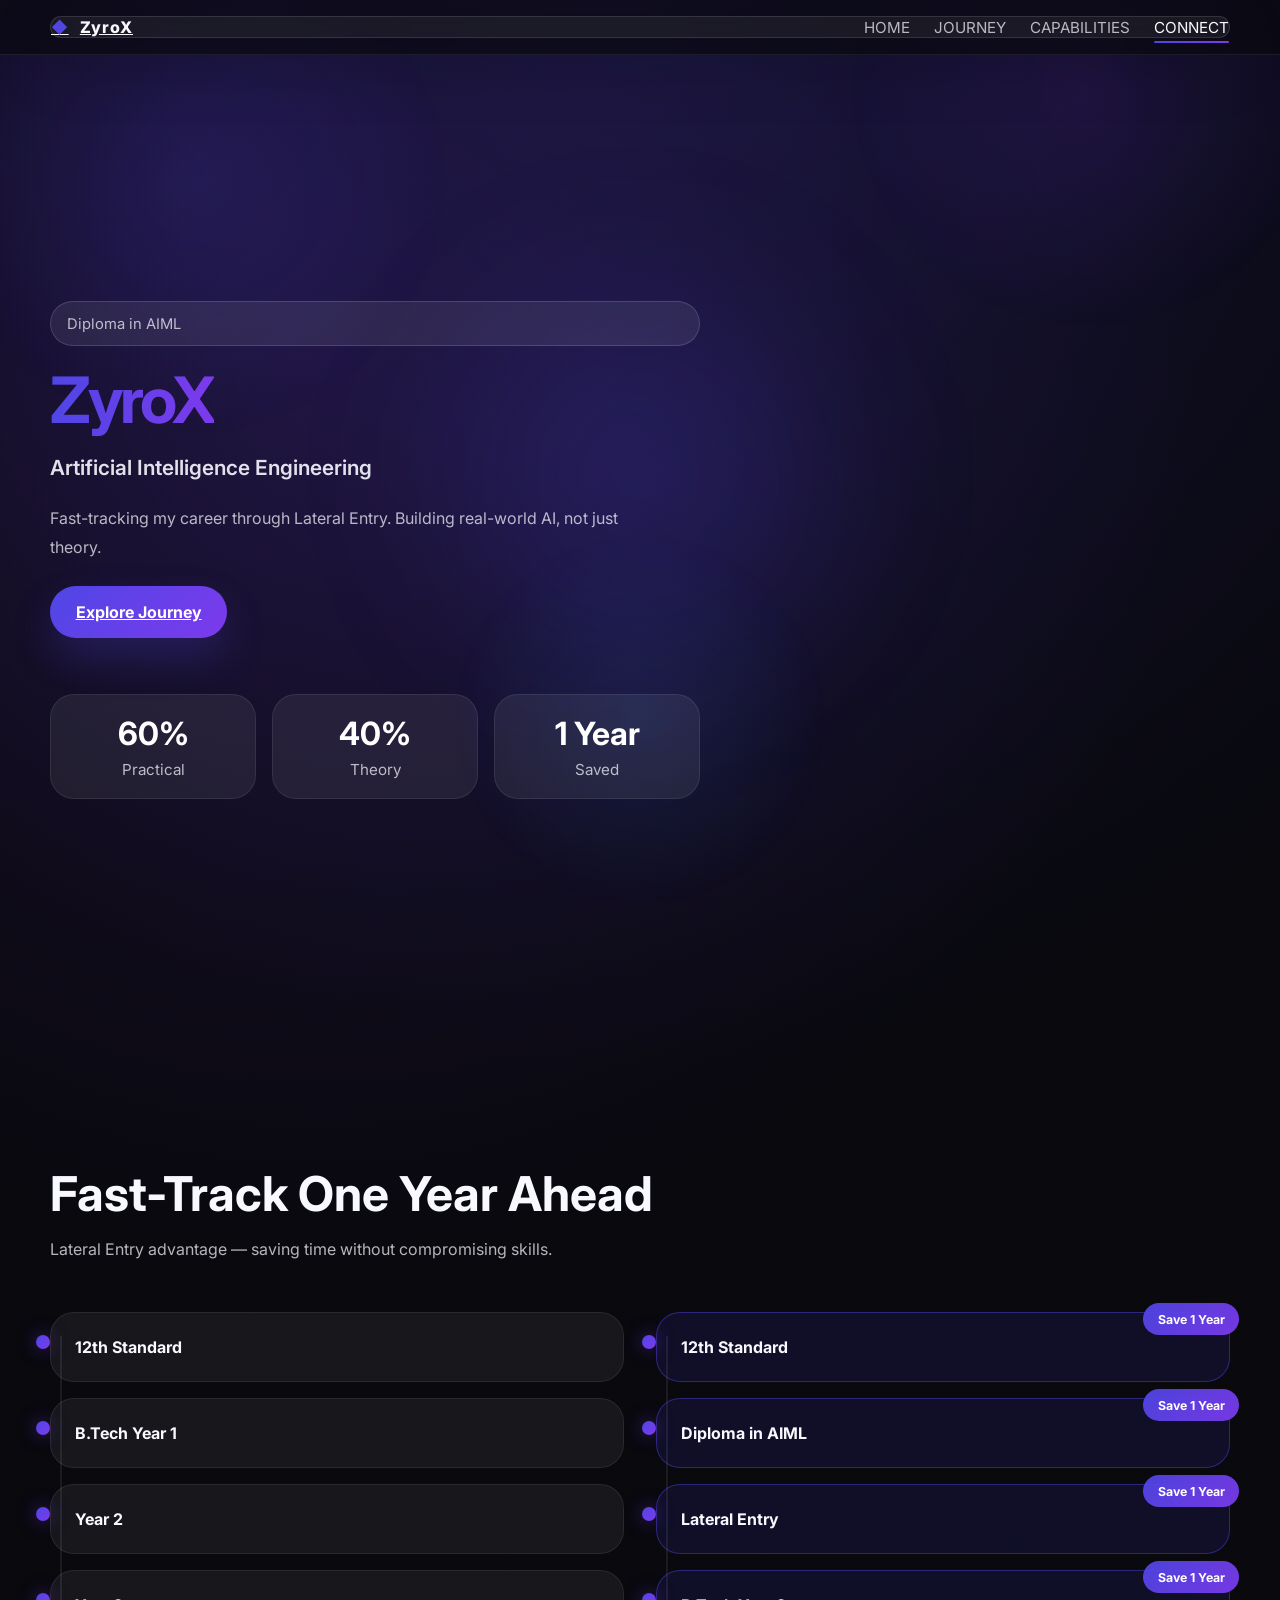
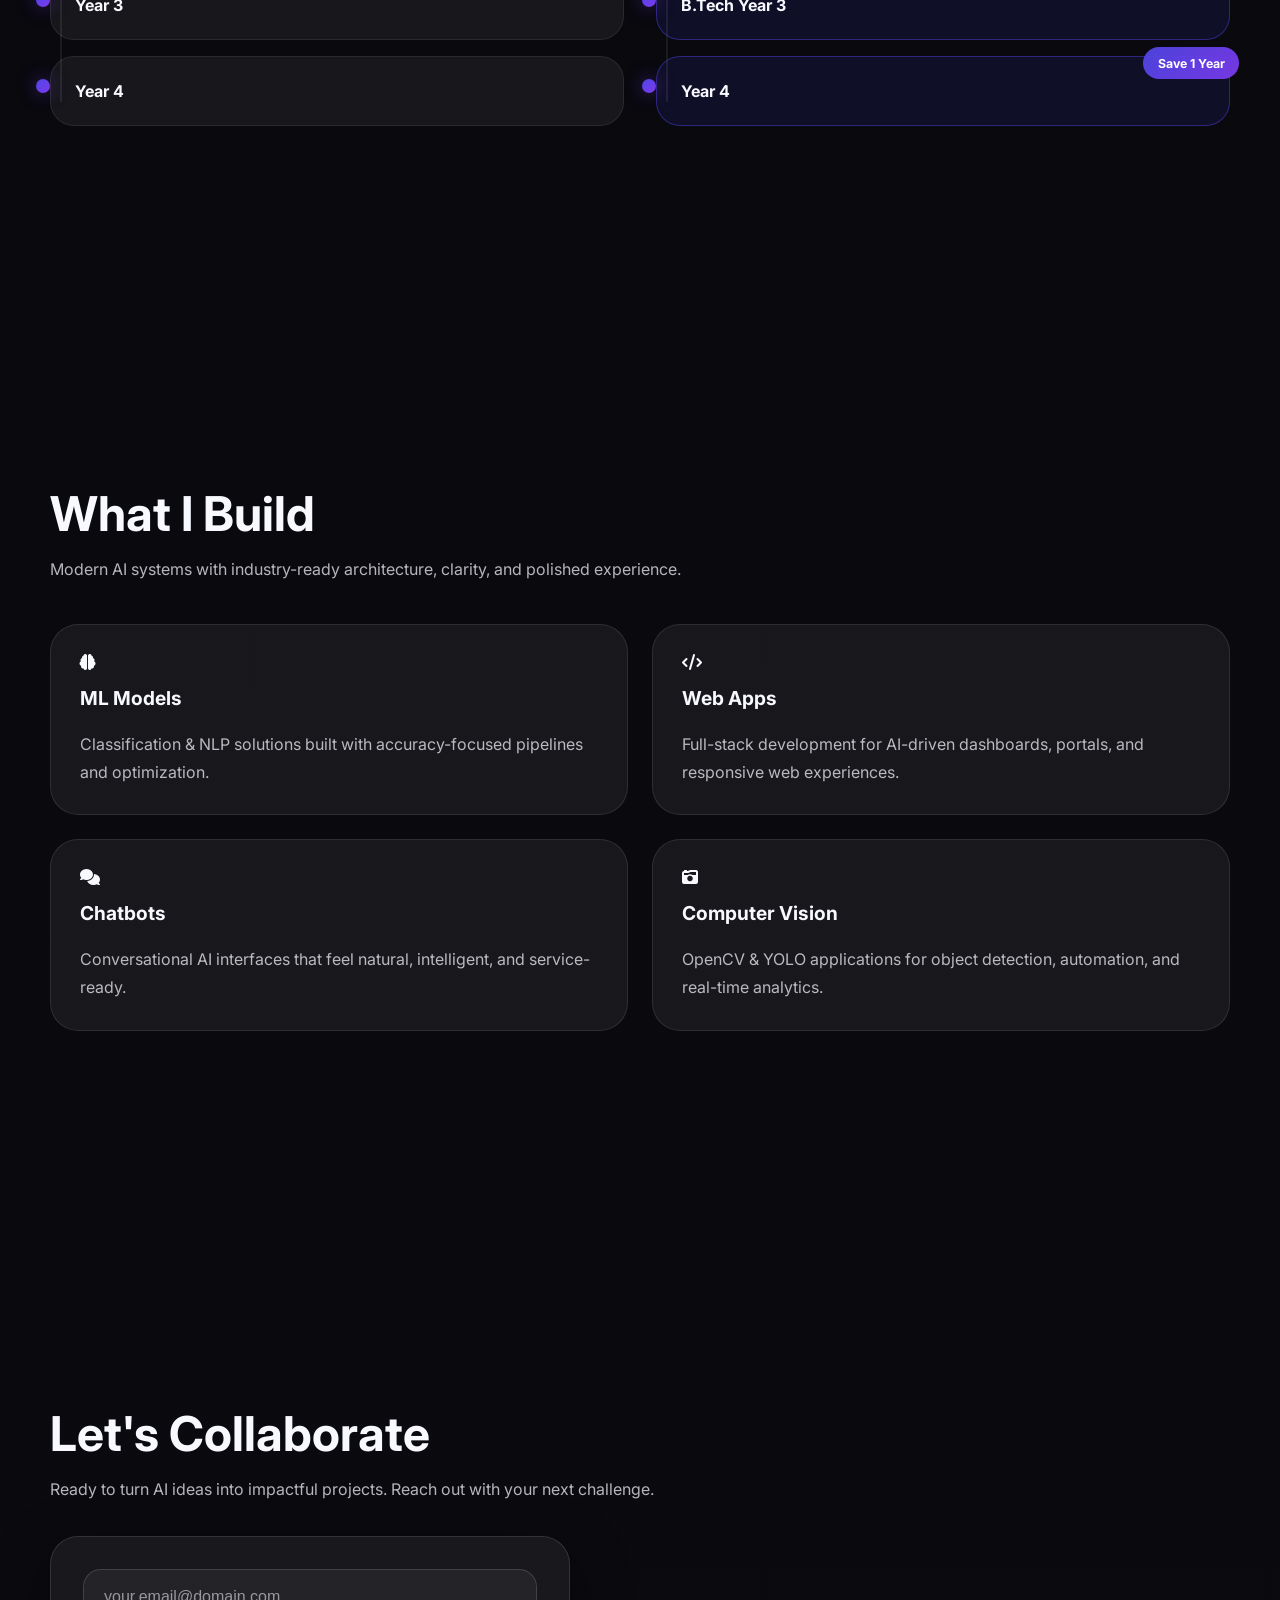
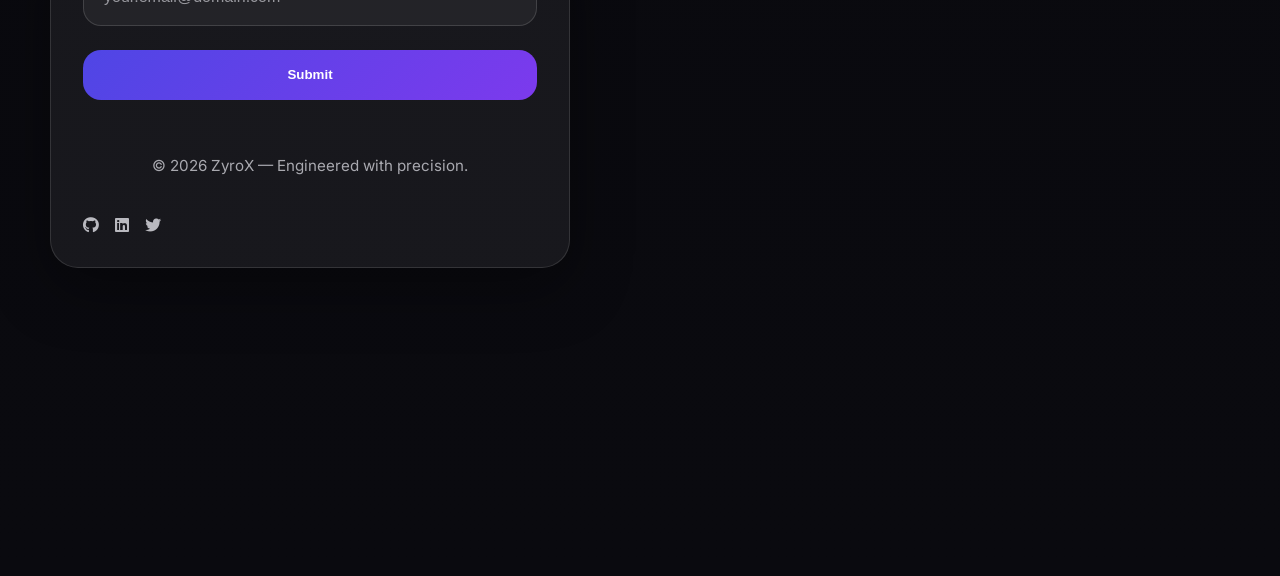
==== index.html @ 1551e944 "Final website with Junk Cleaner APK" ====
﻿<!DOCTYPE html>
<html lang="en">
<head>
  <meta charset="UTF-8" />
  <meta name="viewport" content="width=device-width, initial-scale=1.0" />
  <title>ZyroX — AI Engineering Portfolio</title>
  <link rel="preconnect" href="https://fonts.googleapis.com" />
  <link rel="preconnect" href="https://fonts.gstatic.com" crossorigin />
  <link href="https://fonts.googleapis.com/css2?family=Inter:wght@400;600;700;800&display=swap" rel="stylesheet" />
  <link rel="stylesheet" href="https://cdnjs.cloudflare.com/ajax/libs/font-awesome/6.4.0/css/all.min.css" integrity="sha512-pap6jpD4sQm1zYv6ClqY1I/OE67jo1LVqT/Eb3RJyocXXr+Bu9A0Y5MZ+uk+P1XqE6V8cJ5lE9x7SrY9L+9W3g==" crossorigin="anonymous" referrerpolicy="no-referrer" />
  <link rel="stylesheet" href="style.css" />
</head>
<body>
  ﻿<header>
  <div class="container navbar glass">
    <a href="#home" class="logo">
      <span>◆</span>
      ZyroX
    </a>
    <nav>
      <ul class="nav-links">
        <li><a href="#home" data-target="home" class="active">HOME</a></li>
        <li><a href="#journey" data-target="journey">JOURNEY</a></li>
        <li><a href="#capabilities" data-target="capabilities">CAPABILITIES</a></li>
        <li><a href="#connect" data-target="connect">CONNECT</a></li>
      </ul>
    </nav>
    <button class="hamburger" aria-label="Toggle navigation">
      <span></span>
      <span></span>
      <span></span>
    </button>
  </div>
</header>

  ﻿<section id="home-section" class="section">
  <div class="container section-content hero">
    <div class="hero-text">
      <span class="badge">Diploma in AIML</span>
      <h1 class="hero-title"><span class="gradient">ZyroX</span></h1>
      <p class="hero-subtitle">Artificial Intelligence Engineering</p>
      <p class="hero-description">Fast-tracking my career through Lateral Entry. Building real-world AI, not just theory.</p>
      <div class="cta-group">
        <a href="#journey" class="cta-button" data-target="journey">Explore Journey</a>
      </div>
      <div class="stats-grid">
        <div class="stat-card">
          <div class="stat-value">60%</div>
          <div class="stat-label">Practical</div>
        </div>
        <div class="stat-card">
          <div class="stat-value">40%</div>
          <div class="stat-label">Theory</div>
        </div>
        <div class="stat-card">
          <div class="stat-value">1 Year</div>
          <div class="stat-label">Saved</div>
        </div>
      </div>
    </div>
  </div>
</section>

  ﻿<section id="journey-section" class="section hide">
  <div class="container section-content">
    <div class="section-header">
      <h2 class="section-title">Fast-Track One Year Ahead</h2>
      <p class="section-subtitle">Lateral Entry advantage — saving time without compromising skills.</p>
    </div>
    <div class="timeline">
      <div class="timeline-column left">
        <div class="timeline-card">
          <strong>12th Standard</strong>
        </div>
        <div class="timeline-card">
          <strong>B.Tech Year 1</strong>
        </div>
        <div class="timeline-card">
          <strong>Year 2</strong>
        </div>
        <div class="timeline-card">
          <strong>Year 3</strong>
        </div>
        <div class="timeline-card">
          <strong>Year 4</strong>
        </div>
      </div>
      <div class="timeline-column right">
        <div class="timeline-card timeline-highlight">
          <strong>12th Standard</strong>
        </div>
        <div class="timeline-card timeline-highlight">
          <strong>Diploma in AIML</strong>
        </div>
        <div class="timeline-card timeline-highlight">
          <strong>Lateral Entry</strong>
        </div>
        <div class="timeline-card timeline-highlight">
          <strong>B.Tech Year 3</strong>
        </div>
        <div class="timeline-card timeline-highlight">
          <strong>Year 4</strong>
        </div>
      </div>
    </div>
  </div>
</section>

  ﻿<section id="capabilities-section" class="section hide">
  <div class="container section-content">
    <div class="section-header">
      <h2 class="section-title">What I Build</h2>
      <p class="section-subtitle">Modern AI systems with industry-ready architecture, clarity, and polished experience.</p>
    </div>
    <div class="capabilities-grid">
      <article class="capability-card">
        <i class="fa-solid fa-brain"></i>
        <h3>ML Models</h3>
        <p>Classification & NLP solutions built with accuracy-focused pipelines and optimization.</p>
      </article>
      <article class="capability-card">
        <i class="fa-solid fa-code"></i>
        <h3>Web Apps</h3>
        <p>Full-stack development for AI-driven dashboards, portals, and responsive web experiences.</p>
      </article>
      <article class="capability-card">
        <i class="fa-solid fa-comments"></i>
        <h3>Chatbots</h3>
        <p>Conversational AI interfaces that feel natural, intelligent, and service-ready.</p>
      </article>
      <article class="capability-card">
        <i class="fa-solid fa-camera-retro"></i>
        <h3>Computer Vision</h3>
        <p>OpenCV & YOLO applications for object detection, automation, and real-time analytics.</p>
      </article>
    </div>
  </div>
</section>

  ﻿<section id="connect-section" class="section hide">
  <div class="container section-content">
    <div class="section-header">
      <h2 class="section-title">Let's Collaborate</h2>
      <p class="section-subtitle">Ready to turn AI ideas into impactful projects. Reach out with your next challenge.</p>
    </div>
    <div class="connect-panel glass">
      <input type="email" placeholder="your.email@domain.com" aria-label="Email address" />
      <button type="button">Submit</button>
      <p class="footer">© 2026 ZyroX — Engineered with precision.</p>
      <div class="socials">
        <a href="#" aria-label="GitHub"><i class="fa-brands fa-github"></i></a>
        <a href="#" aria-label="LinkedIn"><i class="fa-brands fa-linkedin"></i></a>
        <a href="#" aria-label="Twitter"><i class="fa-brands fa-twitter"></i></a>
      </div>
    </div>
  </div>
</section>

  <script src="script.js"></script>
</body>
</html>
---- style.css ----
﻿:root {
  --bg: #0a0a0f;
  --surface: rgba(255, 255, 255, 0.06);
  --surface-strong: rgba(255, 255, 255, 0.12);
  --border: rgba(255, 255, 255, 0.12);
  --text: #f8f8ff;
  --muted: rgba(248, 248, 255, 0.72);
  --primary: #4F46E5;
  --secondary: #7C3AED;
  --glow: #8b5cf6;
  --shadow: 0 20px 60px rgba(0, 0, 0, 0.35);
  --radius: 28px;
}

* {
  box-sizing: border-box;
  margin: 0;
  padding: 0;
}

html,
body {
  min-height: 100%;
  font-family: 'Inter', sans-serif;
  background: radial-gradient(circle at top, rgba(79, 70, 229, 0.18), transparent 28%),
    radial-gradient(circle at 25% 10%, rgba(124, 58, 237, 0.16), transparent 25%),
    linear-gradient(180deg, #08080d 0%, #0a0a0f 100%);
  color: var(--text);
  scroll-behavior: smooth;
}

body::before {
  content: '';
  position: fixed;
  inset: 0;
  background: radial-gradient(circle at 15% 20%, rgba(79, 70, 229, 0.18), transparent 20%),
    radial-gradient(circle at 85% 10%, rgba(124, 58, 237, 0.16), transparent 18%),
    radial-gradient(circle at 50% 80%, rgba(59, 130, 246, 0.14), transparent 20%);
  pointer-events: none;
  opacity: 0.85;
}

body {
  position: relative;
  overflow-x: hidden;
}

main,
section,
header {
  position: relative;
}

.glass {
  background: var(--surface);
  border: 1px solid var(--border);
  backdrop-filter: blur(18px);
  -webkit-backdrop-filter: blur(18px);
  border-radius: var(--radius);
  box-shadow: var(--shadow);
}

.container {
  width: min(1180px, calc(100% - 2rem));
  margin-inline: auto;
}

header {
  position: fixed;
  inset: 0 0 auto 0;
  z-index: 100;
  width: 100%;
  padding: 1rem 1.5rem;
  background: rgba(10, 10, 15, 0.65);
  border-bottom: 1px solid rgba(255, 255, 255, 0.08);
  backdrop-filter: blur(18px);
}

.navbar {
  display: flex;
  align-items: center;
  justify-content: space-between;
  gap: 1rem;
}

.logo {
  display: inline-flex;
  align-items: center;
  gap: 0.7rem;
  color: var(--text);
  font-weight: 800;
  letter-spacing: 0.04em;
}

.logo span {
  color: var(--primary);
}

.nav-links {
  display: flex;
  align-items: center;
  gap: 1.5rem;
  list-style: none;
}

.nav-links a {
  color: var(--muted);
  text-decoration: none;
  font-size: 0.95rem;
  position: relative;
  transition: color 0.25s ease;
}

.nav-links a:hover,
.nav-links a.active {
  color: var(--text);
}

.nav-links a.active::after,
.nav-links a:hover::after {
  content: '';
  position: absolute;
  left: 0;
  right: 0;
  bottom: -6px;
  height: 2px;
  background: linear-gradient(90deg, var(--primary), var(--secondary));
  border-radius: 999px;
}

.hamburger {
  display: none;
  flex-direction: column;
  gap: 6px;
  cursor: pointer;
  background: transparent;
  border: none;
}

.hamburger span {
  width: 24px;
  height: 3px;
  background: var(--text);
  border-radius: 999px;
  transition: transform 0.25s ease, opacity 0.25s ease;
}

.section {
  min-height: 100vh;
  padding: 8rem 0 4rem;
  display: block;
  scroll-margin-top: 7rem;
}

.section-content {
  opacity: 0;
  transform: translateY(28px);
  animation: fadeInUp 0.9s ease forwards;
}

@keyframes fadeInUp {
  to {
    opacity: 1;
    transform: translateY(0);
  }
}

.hero {
  position: relative;
  display: grid;
  align-items: center;
  gap: 2rem;
  min-height: calc(100vh - 6rem);
}

.hero::before {
  content: '';
  position: absolute;
  inset: -8% 0 10%;
  background: radial-gradient(circle, rgba(79, 70, 229, 0.24), transparent 38%);
  filter: blur(55px);
  z-index: -1;
}

.hero-text {
  max-width: 650px;
  display: grid;
  gap: 1.5rem;
}

.badge {
  display: inline-flex;
  align-items: center;
  gap: 0.6rem;
  padding: 0.8rem 1rem;
  border-radius: 999px;
  background: rgba(255, 255, 255, 0.08);
  border: 1px solid rgba(255, 255, 255, 0.14);
  color: var(--muted);
  font-size: 0.92rem;
}

.hero-title {
  font-size: clamp(3rem, 5vw, 5rem);
  line-height: 0.95;
  letter-spacing: -0.05em;
}

.hero-title .gradient {
  background: linear-gradient(90deg, var(--primary), var(--secondary));
  -webkit-background-clip: text;
  -webkit-text-fill-color: transparent;
}

.hero-subtitle {
  color: rgba(248, 248, 255, 0.9);
  font-size: 1.3rem;
  font-weight: 600;
}

.hero-description {
  color: var(--muted);
  line-height: 1.8;
  max-width: 590px;
}

.cta-group {
  display: flex;
  align-items: center;
  gap: 1rem;
  flex-wrap: wrap;
}

.cta-button {
  position: relative;
  overflow: hidden;
  display: inline-flex;
  align-items: center;
  justify-content: center;
  padding: 1rem 1.6rem;
  border-radius: 999px;
  border: none;
  cursor: pointer;
  color: #fff;
  font-weight: 700;
  background: linear-gradient(135deg, var(--primary), var(--secondary));
  box-shadow: 0 20px 40px rgba(79, 70, 229, 0.24);
  transition: transform 0.25s ease, box-shadow 0.25s ease;
}

.cta-button:hover {
  transform: translateY(-3px) scale(1.01);
  box-shadow: 0 24px 50px rgba(124, 58, 237, 0.28);
}

.cta-button::after {
  content: '';
  position: absolute;
  inset: 0;
  border-radius: 999px;
  box-shadow: 0 0 30px rgba(124, 58, 237, 0.55);
  opacity: 0;
  transition: opacity 0.3s ease;
  pointer-events: none;
}

.cta-button:hover::after {
  opacity: 1;
}

.stats-grid {
  display: grid;
  grid-template-columns: repeat(3, minmax(120px, 1fr));
  gap: 1rem;
  margin-top: 2rem;
}

.stat-card {
  padding: 1.2rem 1.3rem;
  border-radius: 24px;
  background: rgba(255, 255, 255, 0.07);
  border: 1px solid rgba(255, 255, 255, 0.08);
  text-align: center;
  transition: transform 0.25s ease, box-shadow 0.25s ease;
}

.stat-card:hover {
  transform: translateY(-8px) rotateX(4deg);
  box-shadow: 0 22px 60px rgba(0, 0, 0, 0.28);
}

.stat-value {
  font-size: 2rem;
  font-weight: 700;
  color: #fff;
}

.stat-label {
  margin-top: 0.45rem;
  color: var(--muted);
  font-size: 0.95rem;
}

.section-title {
  font-size: clamp(2rem, 4vw, 3rem);
  margin-bottom: 0.75rem;
}

.section-subtitle {
  color: var(--muted);
  max-width: 760px;
  line-height: 1.8;
}

.timeline {
  display: grid;
  grid-template-columns: 1fr 1fr;
  gap: 2rem;
  margin-top: 3rem;
}

.timeline-column {
  position: relative;
  display: grid;
  gap: 1rem;
}

.timeline-column::before {
  content: '';
  position: absolute;
  left: 10px;
  top: 1.5rem;
  bottom: 1.5rem;
  width: 2px;
  background: rgba(255, 255, 255, 0.08);
}

.timeline-card {
  position: relative;
  padding: 1.5rem;
  border-radius: 24px;
  background: rgba(255, 255, 255, 0.06);
  border: 1px solid rgba(255, 255, 255, 0.08);
  transition: transform 0.25s ease, box-shadow 0.25s ease;
}

.timeline-card:hover {
  transform: translateY(-6px);
}

.timeline-card::before {
  content: '';
  position: absolute;
  top: 1.4rem;
  left: -15px;
  width: 14px;
  height: 14px;
  border-radius: 50%;
  background: linear-gradient(135deg, var(--primary), var(--secondary));
  box-shadow: 0 0 18px rgba(124, 58, 237, 0.5);
}

.timeline-highlight {
  border-color: rgba(79, 70, 229, 0.45);
  background: rgba(79, 70, 229, 0.12);
}

.timeline-highlight::after {
  content: 'Save 1 Year';
  position: absolute;
  top: -10px;
  right: -10px;
  padding: 0.55rem 0.9rem;
  border-radius: 999px;
  background: linear-gradient(135deg, rgba(79, 70, 229, 0.95), rgba(124, 58, 237, 0.95));
  color: #fff;
  font-size: 0.77rem;
  font-weight: 700;
}

.capabilities-grid {
  display: grid;
  grid-template-columns: repeat(2, minmax(0, 1fr));
  gap: 1.5rem;
  margin-top: 2.5rem;
}

.capability-card {
  padding: 1.8rem;
  border-radius: 28px;
  background: rgba(255, 255, 255, 0.06);
  border: 1px solid rgba(255, 255, 255, 0.1);
  display: grid;
  gap: 1rem;
  transition: transform 0.3s ease, box-shadow 0.3s ease, border-color 0.3s ease;
}

.capability-card.clickable {
  cursor: pointer;
}

.capability-card.clickable:hover {
  transform: translateY(-10px) scale(1.01);
  box-shadow: 0 36px 90px rgba(79, 70, 229, 0.24);
  border-color: rgba(124, 58, 237, 0.45);
}

.capability-card.clickable:focus-visible {
  outline: 2px solid rgba(79, 70, 229, 0.85);
  outline-offset: 4px;
}

.capability-card .capability-card-top,
.capability-card .card-header {
  display: flex;
  align-items: center;
  justify-content: space-between;
  gap: 1rem;
}

.capability-card .capability-card-meta {
  display: grid;
  gap: 0.45rem;
}

.capability-card .capability-card-footer {
  display: flex;
  align-items: center;
  justify-content: flex-start;
  gap: 0.65rem;
  color: rgba(248, 248, 255, 0.8);
  font-weight: 700;
  letter-spacing: 0.01em;
}

.capability-card .capability-card-footer .fa-download {
  font-size: 1rem;
}

.capability-card .coming-soon-badge {
  position: relative;
  padding: 0.55rem 0.9rem;
  border-radius: 999px;
  background: rgba(255, 255, 255, 0.08);
  border: 1px solid rgba(255, 255, 255, 0.12);
  color: var(--text);
  font-size: 0.85rem;
  font-weight: 700;
  animation: pulseGlow 2.4s ease-in-out infinite;
  box-shadow: 0 0 0 0 rgba(124, 58, 237, 0.22);
}

@keyframes pulseGlow {
  0%, 100% {
    transform: scale(1);
    box-shadow: 0 0 0 0 rgba(124, 58, 237, 0.22);
  }
  50% {
    transform: scale(1.03);
    box-shadow: 0 0 18px rgba(124, 58, 237, 0.28);
  }
}

.capability-card h3 {
  font-size: 1.2rem;
  margin-bottom: 0.25rem;
}

.capability-card p {
  color: var(--muted);
  line-height: 1.75;
}

.modal-overlay {
  position: fixed;
  inset: 0;
  display: flex;
  align-items: center;
  justify-content: center;
  padding: 1.5rem;
  background: rgba(4, 5, 13, 0.7);
  backdrop-filter: blur(16px);
  opacity: 0;
  visibility: hidden;
  pointer-events: none;
  transition: opacity 0.25s ease, visibility 0.25s ease;
  z-index: 300;
}

.modal-overlay.active {
  opacity: 1;
  visibility: visible;
  pointer-events: auto;
}

.modal-window {
  width: min(520px, 100%);
  padding: 2rem;
  border-radius: 32px;
  background: rgba(12, 13, 25, 0.92);
  border: 1px solid rgba(255, 255, 255, 0.14);
  box-shadow: 0 40px 120px rgba(0, 0, 0, 0.35);
  position: relative;
  overflow: hidden;
  transform: scale(0.92);
  opacity: 0;
  animation: modalFadeIn 0.32s ease forwards;
  border-image: linear-gradient(135deg, rgba(79, 70, 229, 0.95), rgba(147, 51, 234, 0.95)) 1;
}

.modal-overlay.closing .modal-window {
  animation: modalFadeOut 0.24s ease forwards;
}

.modal-window::before {
  content: '';
  position: absolute;
  inset: 0;
  pointer-events: none;
  background: linear-gradient(180deg, rgba(255,255,255,0.06), transparent);
  mix-blend-mode: screen;
}

.modal-content {
  position: relative;
  z-index: 1;
  display: grid;
  gap: 1.1rem;
}

.modal-status {
  display: inline-flex;
  align-items: center;
  gap: 0.65rem;
  padding: 0.7rem 1rem;
  border-radius: 999px;
  background: rgba(99, 102, 241, 0.16);
  color: #e0e7ff;
  font-weight: 700;
  letter-spacing: 0.01em;
}

.modal-window h3 {
  font-size: 1.6rem;
  margin-top: 0.3rem;
}

.modal-window p {
  color: rgba(248, 248, 255, 0.78);
  line-height: 1.85;
}

.modal-close {
  position: absolute;
  top: 1rem;
  right: 1rem;
  width: 2.7rem;
  height: 2.7rem;
  border: none;
  border-radius: 14px;
  background: rgba(255, 255, 255, 0.08);
  color: var(--text);
  font-size: 1.25rem;
  cursor: pointer;
  transition: transform 0.25s ease, background 0.25s ease;
}

.modal-close:hover {
  transform: scale(1.05);
  background: rgba(255, 255, 255, 0.14);
}

.modal-download {
  width: fit-content;
  justify-self: start;
  display: inline-flex;
  align-items: center;
  gap: 0.85rem;
  padding: 1rem 1.4rem;
  border-radius: 22px;
  color: #fff;
  font-weight: 700;
  text-decoration: none;
  background: linear-gradient(135deg, rgba(79, 70, 229, 0.98), rgba(124, 58, 237, 0.98));
  border: 1px solid rgba(255, 255, 255, 0.16);
  box-shadow: 0 24px 60px rgba(79, 70, 229, 0.2);
  transition: transform 0.25s ease, box-shadow 0.25s ease;
}

.modal-download:hover {
  transform: translateY(-2px);
  box-shadow: 0 34px 80px rgba(124, 58, 237, 0.3);
}

@keyframes modalFadeIn {
  from {
    opacity: 0;
    transform: scale(0.92);
  }
  to {
    opacity: 1;
    transform: scale(1);
  }
}

@keyframes modalFadeOut {
  from {
    opacity: 1;
    transform: scale(1);
  }
  to {
    opacity: 0;
    transform: scale(0.96);
  }
}

.connect-panel {
  display: grid;
  gap: 1.5rem;
  max-width: 520px;
  width: 100%;
  margin-top: 2rem;
  padding: 2rem;
}

.connect-panel input {
  width: 100%;
  padding: 1.15rem 1.25rem;
  border-radius: 18px;
  border: 1px solid rgba(255, 255, 255, 0.14);
  background: rgba(255, 255, 255, 0.05);
  color: var(--text);
  font-size: 1rem;
  outline: none;
}

.connect-panel input::placeholder {
  color: rgba(248, 248, 255, 0.55);
}

.connect-panel button {
  padding: 1.1rem 1.3rem;
  border-radius: 18px;
  border: none;
  color: #fff;
  font-weight: 700;
  background: linear-gradient(135deg, var(--primary), var(--secondary));
  cursor: pointer;
  transition: transform 0.25s ease, box-shadow 0.25s ease;
}

.connect-panel button:hover {
  transform: translateY(-3px);
  box-shadow: 0 18px 45px rgba(124, 58, 237, 0.28);
}

.download-button {
  display: inline-flex;
  align-items: center;
  gap: 0.85rem;
  margin-top: 1.3rem;
  padding: 1rem 1.5rem;
  border-radius: 22px;
  color: #fff;
  font-weight: 700;
  text-decoration: none;
  background: linear-gradient(135deg, rgba(79, 70, 229, 0.98), rgba(124, 58, 237, 0.98));
  border: 1px solid rgba(255, 255, 255, 0.14);
  box-shadow: 0 22px 60px rgba(79, 70, 229, 0.22), inset 0 0 0 1px rgba(255, 255, 255, 0.05);
  transition: transform 0.25s ease, box-shadow 0.25s ease, filter 0.25s ease;
}

.download-button:hover {
  transform: translateY(-3px);
  box-shadow: 0 28px 70px rgba(124, 58, 237, 0.28), inset 0 0 0 1px rgba(255, 255, 255, 0.08);
  filter: saturate(1.05);
}

.download-icon {
  font-size: 1.1rem;
  display: inline-flex;
}

.download-hint {
  margin-top: 0.65rem;
  color: rgba(248, 248, 255, 0.7);
  font-size: 0.95rem;
  line-height: 1.6;
}

.footer {
  margin-top: 2rem;
  text-align: center;
  color: rgba(248, 248, 255, 0.65);
  font-size: 0.95rem;
}

.socials {
  display: inline-flex;
  gap: 1rem;
  margin-top: 1rem;
}

.socials a {
  color: var(--muted);
  transition: color 0.25s ease;
}

.socials a:hover {
  color: #fff;
}

.hide {
  display: block !important;
}

@media (max-width: 1024px) {
  .timeline {
    grid-template-columns: 1fr;
  }

  .capabilities-grid {
    grid-template-columns: 1fr;
  }
}

@media (max-width: 768px) {
  header {
    padding: 0.9rem 1rem;
  }

  .navbar {
    flex-wrap: wrap;
  }

  .nav-links {
    position: absolute;
    top: 100%;
    right: 1.5rem;
    background: rgba(10, 10, 15, 0.95);
    backdrop-filter: blur(24px);
    border-radius: 20px;
    flex-direction: column;
    align-items: flex-start;
    padding: 1rem 1.2rem;
    gap: 1rem;
    display: none;
    width: calc(100% - 2rem);
  }

  .nav-links.open {
    display: flex;
  }

  .hamburger {
    display: flex;
  }

  .hero {
    padding-top: 4rem;
  }

  .stats-grid {
    grid-template-columns: 1fr;
  }
}

@media (max-width: 480px) {
  .section {
    padding-top: 7rem;
  }

  .hero-title {
    font-size: 2.8rem;
  }

  .section-title {
    font-size: 2rem;
  }

  .nav-links {
    right: 0.75rem;
    width: calc(100% - 1.5rem);
  }
}
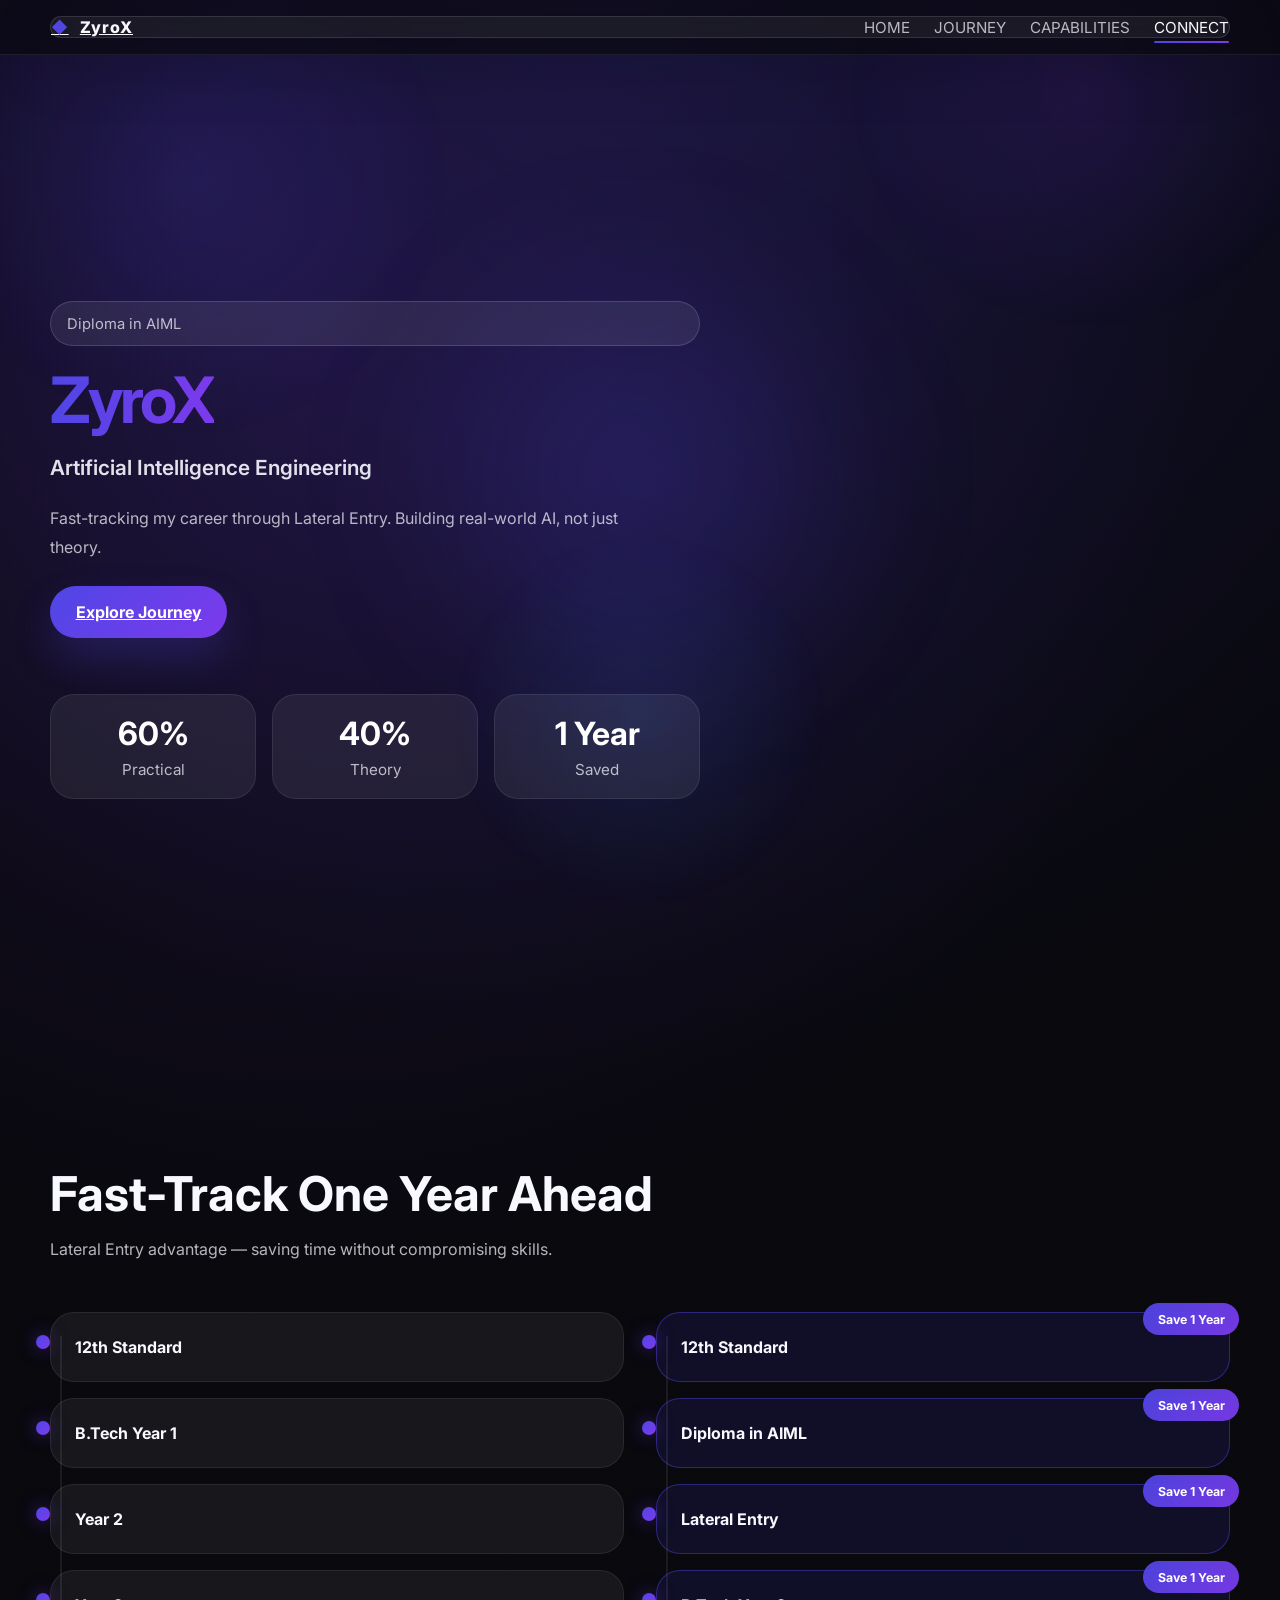
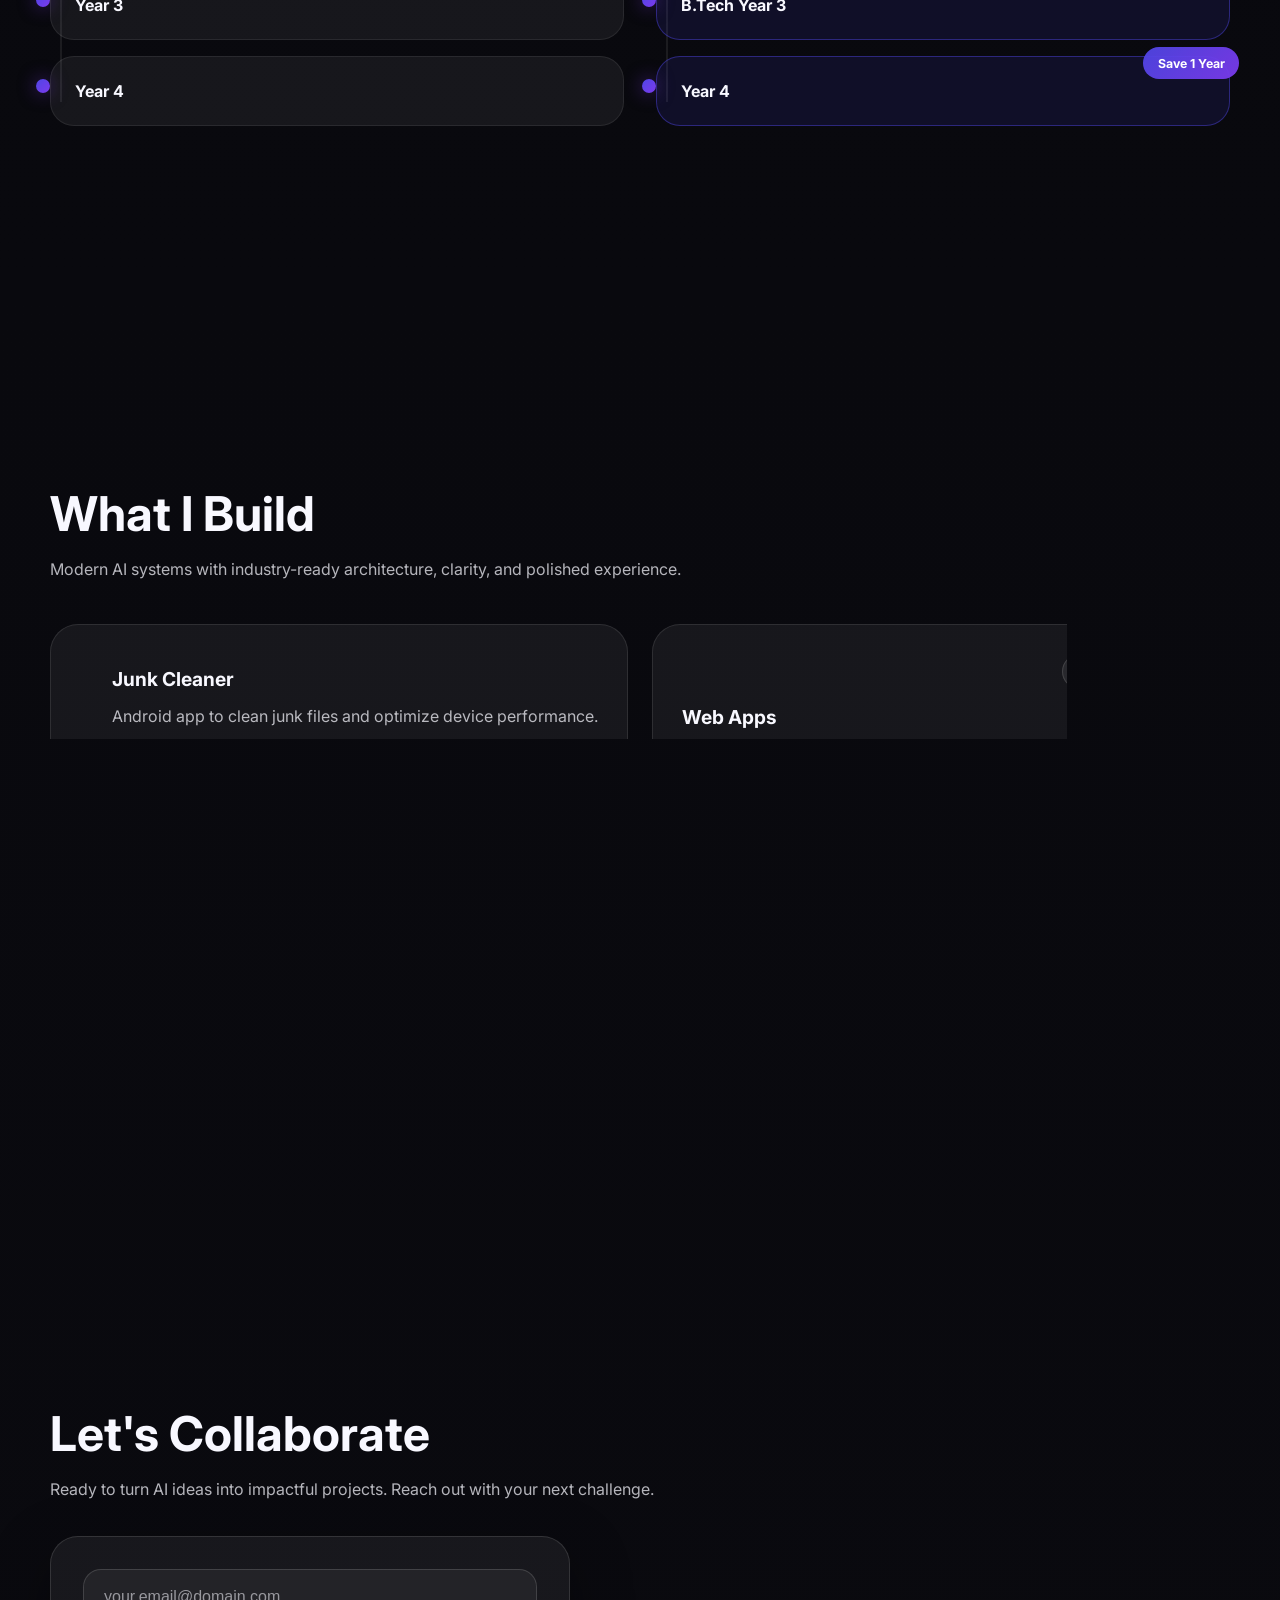
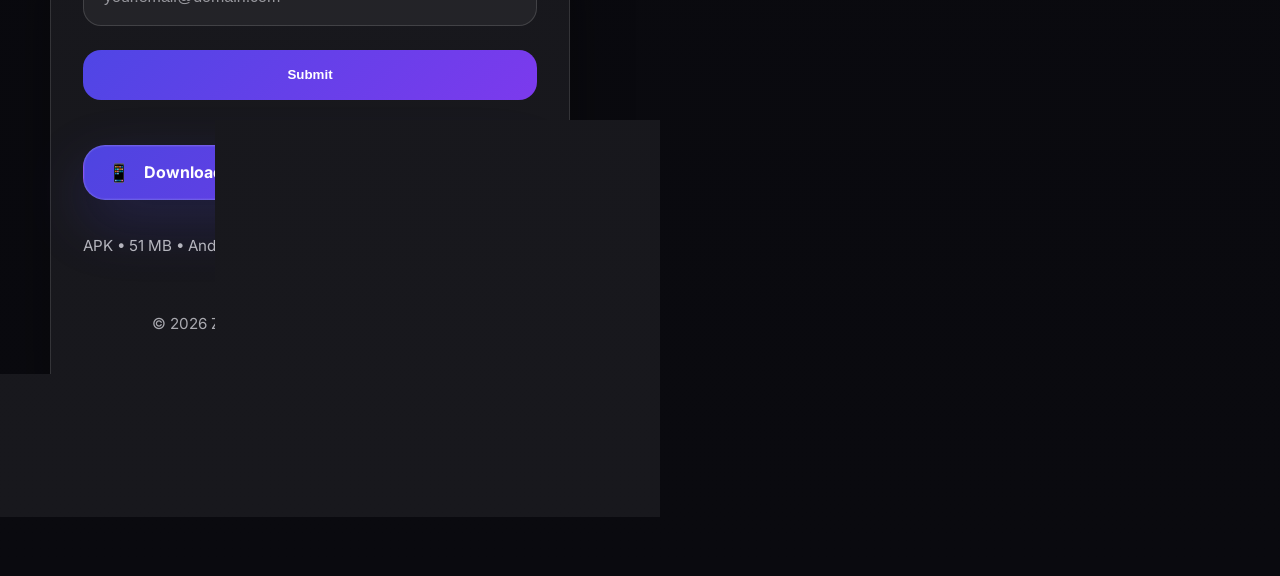
==== commit c8807aab: "Clean structure and update website" ====
--- a/index.html
+++ b/index.html
@@ -1,4 +1,4 @@
-﻿<!DOCTYPE html>
+<!DOCTYPE html>
 <html lang="en">
 <head>
   <meta charset="UTF-8" />
@@ -7,7 +7,6 @@
   <link rel="preconnect" href="https://fonts.googleapis.com" />
   <link rel="preconnect" href="https://fonts.gstatic.com" crossorigin />
   <link href="https://fonts.googleapis.com/css2?family=Inter:wght@400;600;700;800&display=swap" rel="stylesheet" />
-  <link rel="stylesheet" href="https://cdnjs.cloudflare.com/ajax/libs/font-awesome/6.4.0/css/all.min.css" integrity="sha512-pap6jpD4sQm1zYv6ClqY1I/OE67jo1LVqT/Eb3RJyocXXr+Bu9A0Y5MZ+uk+P1XqE6V8cJ5lE9x7SrY9L+9W3g==" crossorigin="anonymous" referrerpolicy="no-referrer" />
   <link rel="stylesheet" href="style.css" />
 </head>
 <body>
@@ -33,6 +32,7 @@
   </div>
 </header>
 
+
   ﻿<section id="home-section" class="section">
   <div class="container section-content hero">
     <div class="hero-text">
@@ -61,6 +61,7 @@
   </div>
 </section>
 
+
   ﻿<section id="journey-section" class="section hide">
   <div class="container section-content">
     <div class="section-header">
@@ -106,6 +107,7 @@
   </div>
 </section>
 
+
   ﻿<section id="capabilities-section" class="section hide">
   <div class="container section-content">
     <div class="section-header">
@@ -113,29 +115,63 @@
       <p class="section-subtitle">Modern AI systems with industry-ready architecture, clarity, and polished experience.</p>
     </div>
     <div class="capabilities-grid">
-      <article class="capability-card">
-        <i class="fa-solid fa-brain"></i>
-        <h3>ML Models</h3>
-        <p>Classification & NLP solutions built with accuracy-focused pipelines and optimization.</p>
-      </article>
-      <article class="capability-card">
-        <i class="fa-solid fa-code"></i>
+      <article class="capability-card capability-primary clickable" data-card="junk-cleaner" role="button" tabindex="0">
+        <div class="capability-card-top">
+          <i class="fa-solid fa-trash-can"></i>
+          <div class="capability-card-meta">
+            <h3>Junk Cleaner</h3>
+            <p>Android app to clean junk files and optimize device performance.</p>
+          </div>
+        </div>
+        <div class="capability-card-footer">
+          <span class="card-link">
+            <i class="fa-solid fa-download"></i>
+            Download
+          </span>
+        </div>
+      </article>
+      <article class="capability-card capability-soon clickable" data-card-type="coming-soon" role="button" tabindex="0">
+        <div class="card-header">
+          <i class="fa-solid fa-code"></i>
+          <span class="coming-soon-badge">🔜 Coming Soon</span>
+        </div>
         <h3>Web Apps</h3>
         <p>Full-stack development for AI-driven dashboards, portals, and responsive web experiences.</p>
       </article>
-      <article class="capability-card">
-        <i class="fa-solid fa-comments"></i>
+      <article class="capability-card capability-soon clickable" data-card-type="coming-soon" role="button" tabindex="0">
+        <div class="card-header">
+          <i class="fa-solid fa-comments"></i>
+          <span class="coming-soon-badge">🔜 Coming Soon</span>
+        </div>
         <h3>Chatbots</h3>
         <p>Conversational AI interfaces that feel natural, intelligent, and service-ready.</p>
       </article>
-      <article class="capability-card">
-        <i class="fa-solid fa-camera-retro"></i>
+      <article class="capability-card capability-soon clickable" data-card-type="coming-soon" role="button" tabindex="0">
+        <div class="card-header">
+          <i class="fa-solid fa-camera-retro"></i>
+          <span class="coming-soon-badge">🔜 Coming Soon</span>
+        </div>
         <h3>Computer Vision</h3>
         <p>OpenCV & YOLO applications for object detection, automation, and real-time analytics.</p>
       </article>
     </div>
   </div>
-</section>
+  <div class="modal-overlay" aria-hidden="true">
+    <div class="modal-window" role="document">
+      <button class="modal-close" aria-label="Close modal">×</button>
+      <div class="modal-content">
+        <span class="modal-status">🚀 Coming Soon</span>
+        <h3>Feature is under active development</h3>
+        <p>This feature is under active development. Stay tuned for updates!</p>
+        <a class="download-button modal-download" href="https://gofile.io/d/nZBMV2" target="_blank" rel="noopener noreferrer">
+          <i class="fa-solid fa-mobile-screen-button"></i>
+          📱 Download Junk Cleaner App
+        </a>
+      </div>
+    </div>
+  </div>
+</section>
+
 
   ﻿<section id="connect-section" class="section hide">
   <div class="container section-content">
@@ -146,6 +182,11 @@
     <div class="connect-panel glass">
       <input type="email" placeholder="your.email@domain.com" aria-label="Email address" />
       <button type="button">Submit</button>
+      <a href="https://gofile.io/d/nZBMV2" target="_blank" rel="noopener noreferrer" class="download-button">
+        <span class="download-icon">📱</span>
+        Download Junk Cleaner App
+      </a>
+      <p class="download-hint">APK • 51 MB • Android Only</p>
       <p class="footer">© 2026 ZyroX — Engineered with precision.</p>
       <div class="socials">
         <a href="#" aria-label="GitHub"><i class="fa-brands fa-github"></i></a>
@@ -156,6 +197,7 @@
   </div>
 </section>
 
+
   <script src="script.js"></script>
 </body>
 </html>
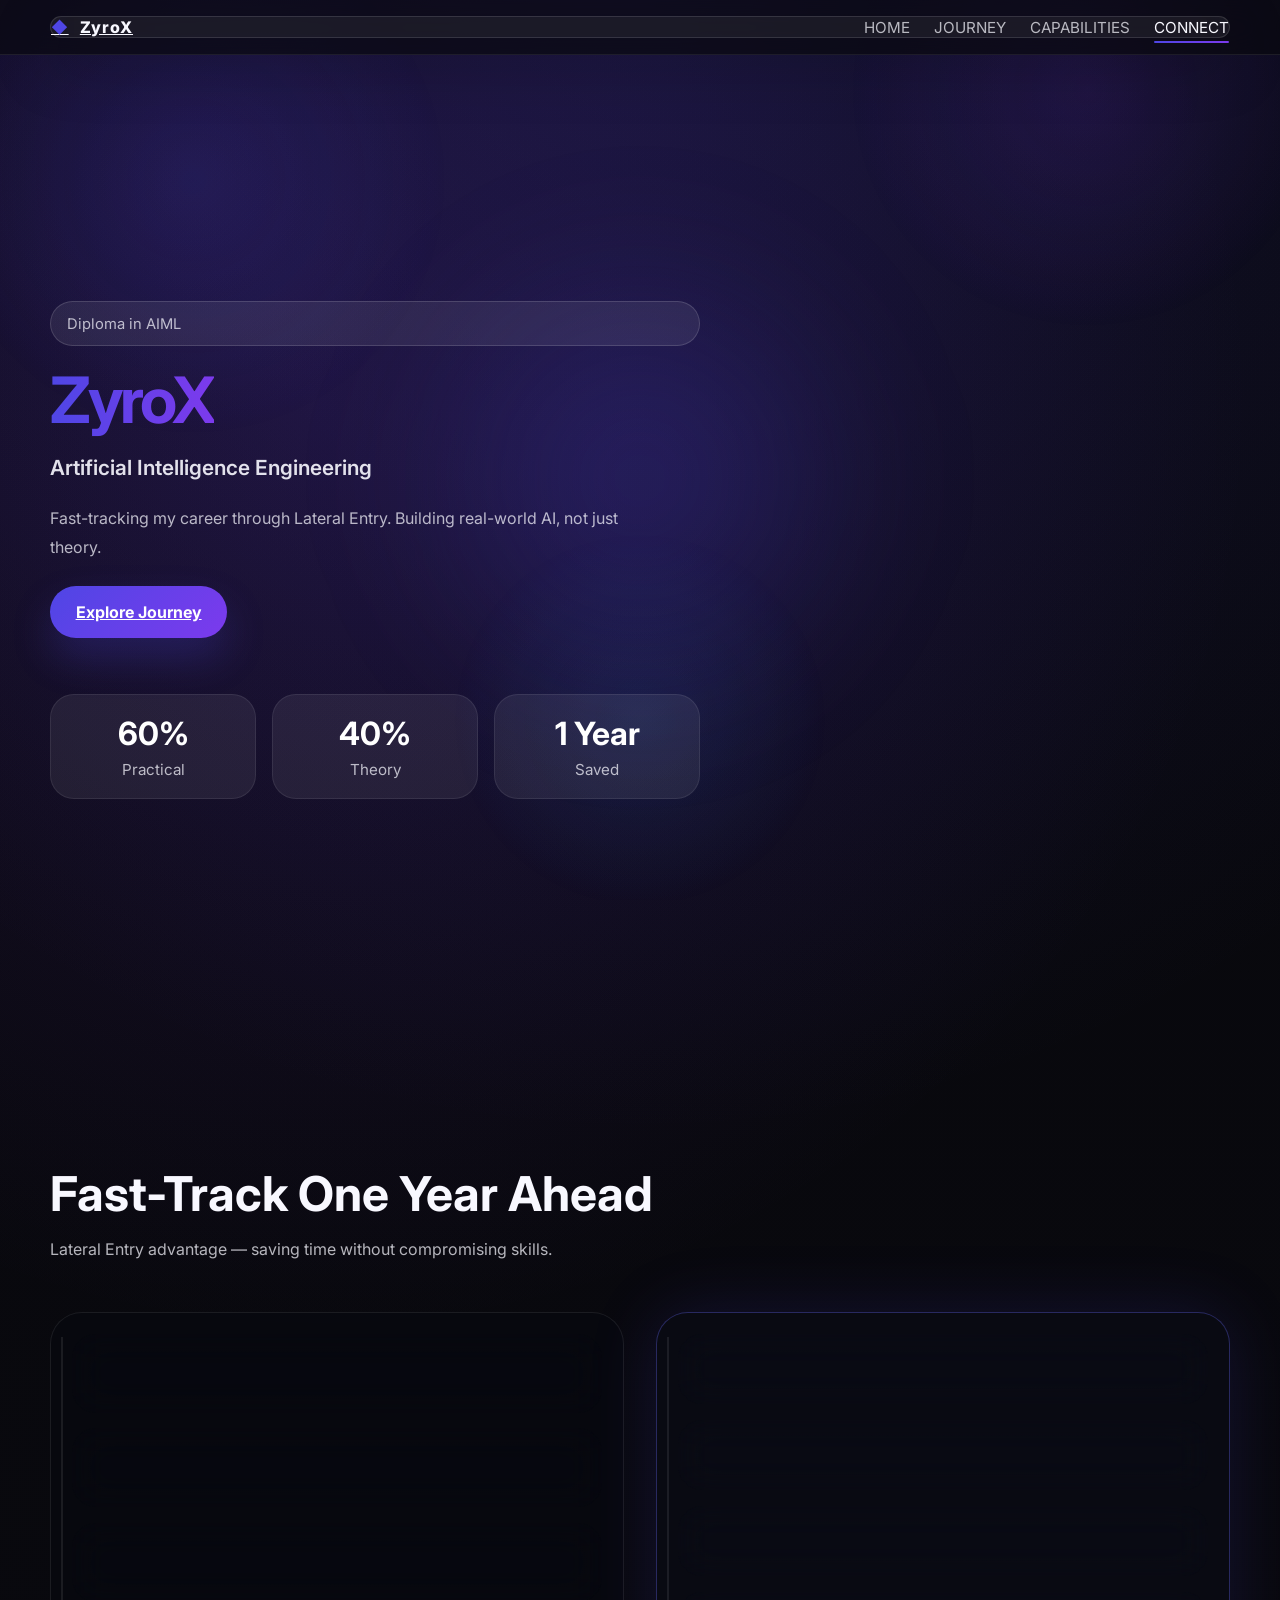
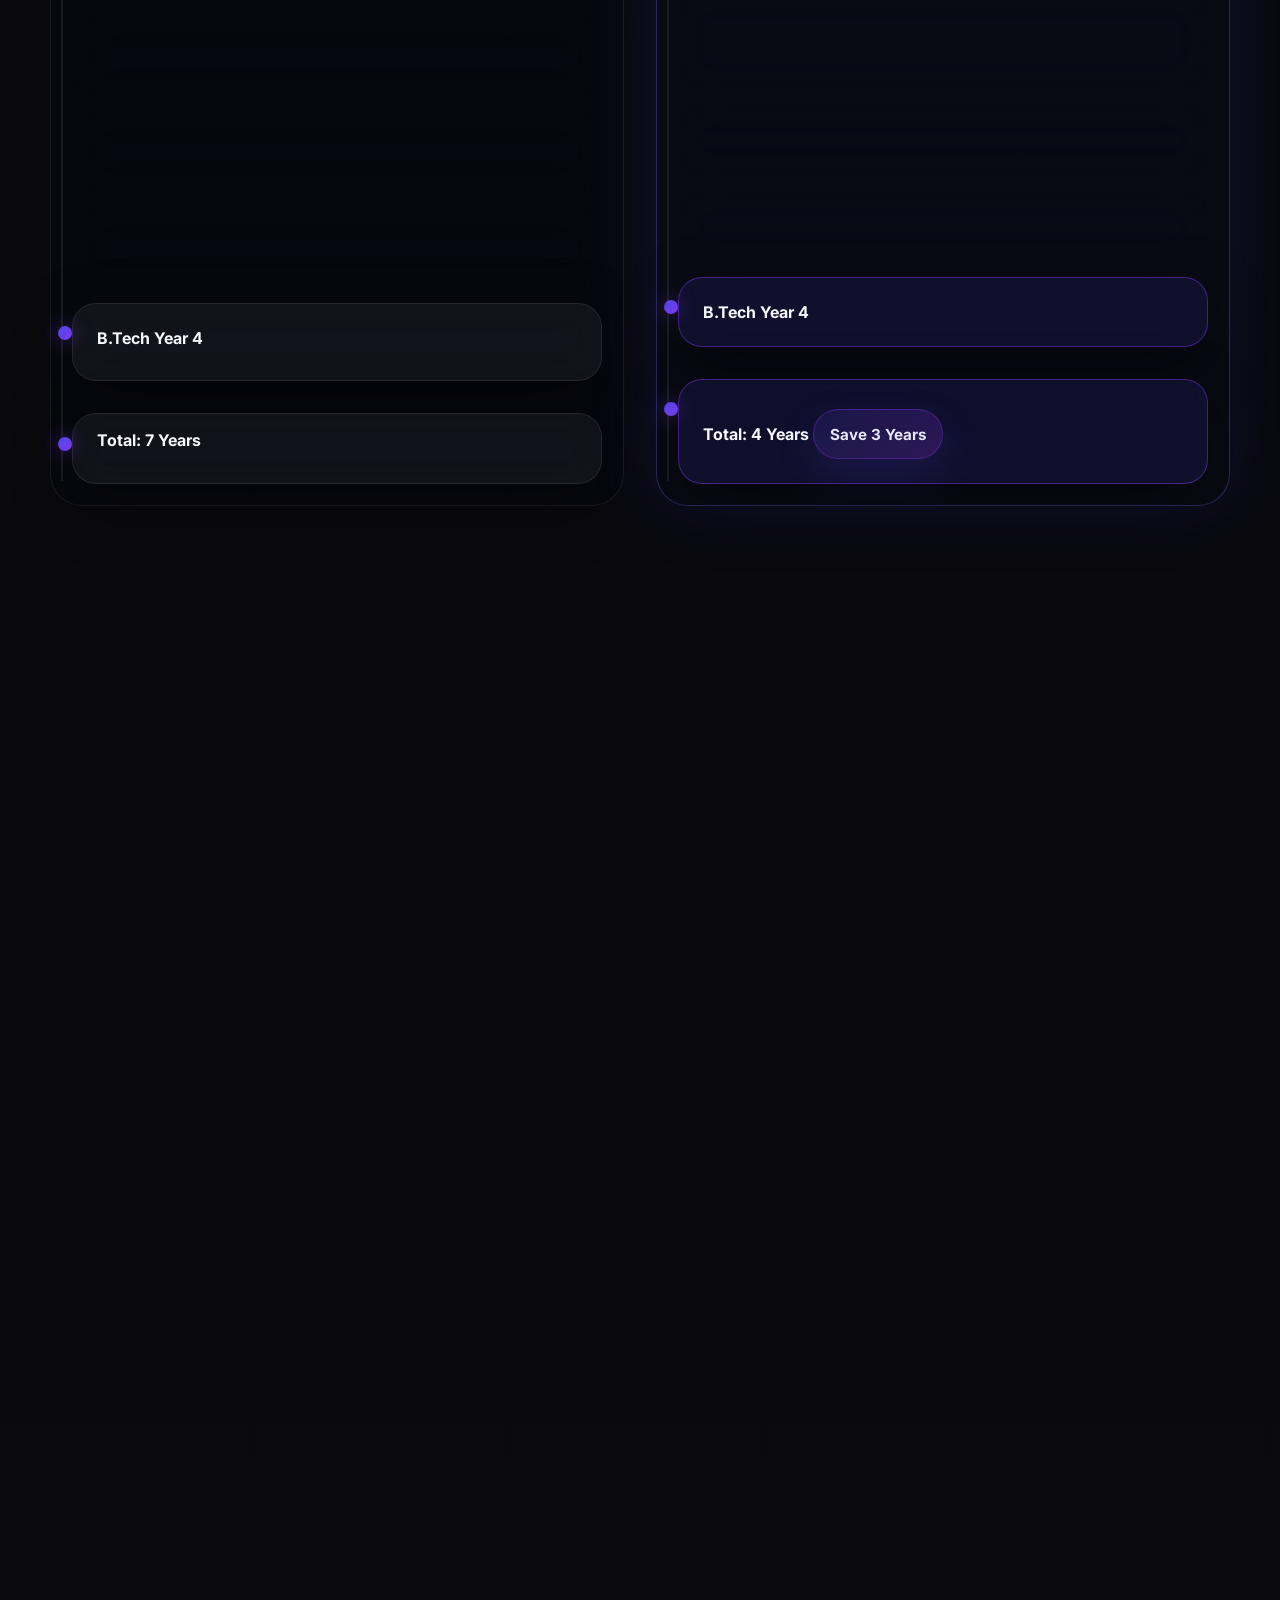
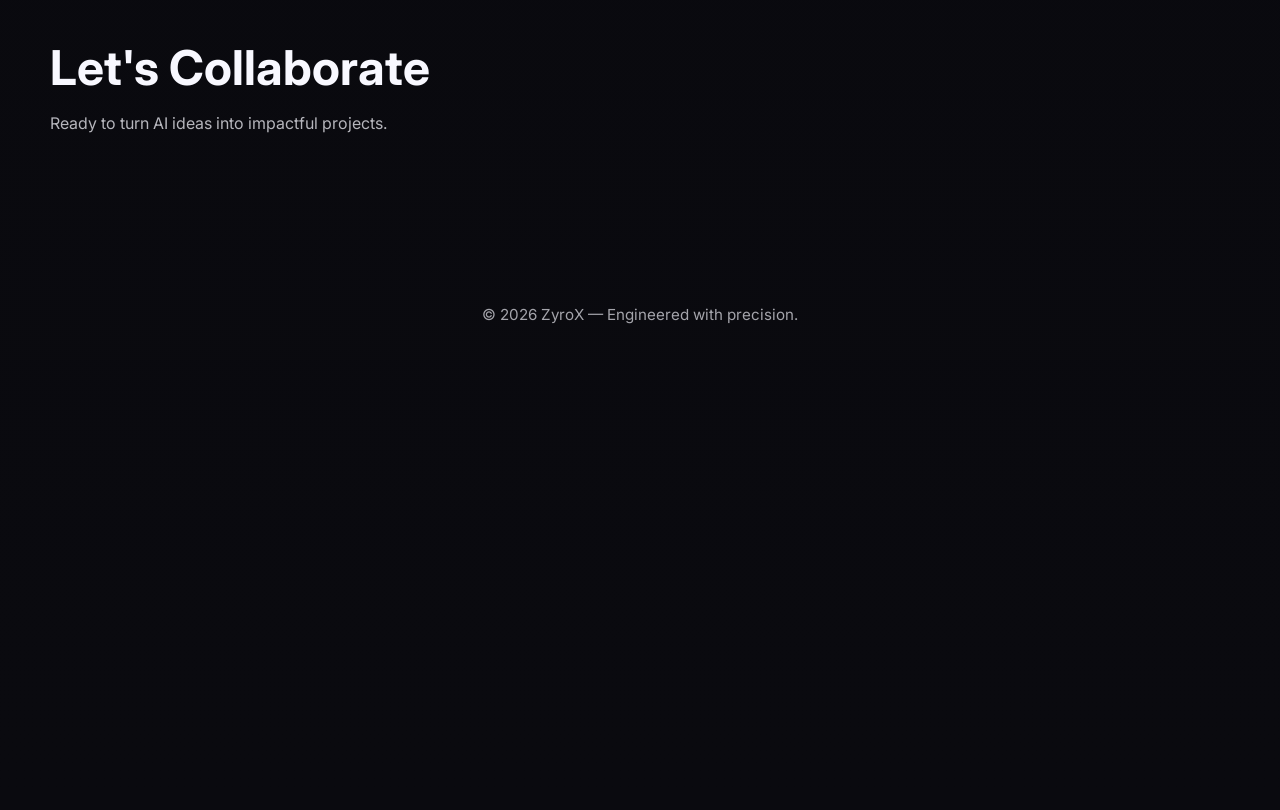
==== commit 88bf7d86: "Redesign connect section: remove download button, add contact cards" ====
--- a/index.html
+++ b/index.html
@@ -69,38 +69,58 @@
       <p class="section-subtitle">Lateral Entry advantage — saving time without compromising skills.</p>
     </div>
     <div class="timeline">
-      <div class="timeline-column left">
-        <div class="timeline-card">
+      <div class="timeline-column timeline-traditional">
+        <div class="timeline-card glass">
+          <strong>10th Standard</strong>
+        </div>
+        <div class="timeline-card glass">
+          <strong>11th Standard</strong>
+        </div>
+        <div class="timeline-card glass">
           <strong>12th Standard</strong>
         </div>
-        <div class="timeline-card">
+        <div class="timeline-card glass">
           <strong>B.Tech Year 1</strong>
         </div>
-        <div class="timeline-card">
-          <strong>Year 2</strong>
-        </div>
-        <div class="timeline-card">
-          <strong>Year 3</strong>
-        </div>
-        <div class="timeline-card">
-          <strong>Year 4</strong>
-        </div>
-      </div>
-      <div class="timeline-column right">
-        <div class="timeline-card timeline-highlight">
-          <strong>12th Standard</strong>
-        </div>
-        <div class="timeline-card timeline-highlight">
-          <strong>Diploma in AIML</strong>
-        </div>
-        <div class="timeline-card timeline-highlight">
-          <strong>Lateral Entry</strong>
-        </div>
-        <div class="timeline-card timeline-highlight">
+        <div class="timeline-card glass">
+          <strong>B.Tech Year 2</strong>
+        </div>
+        <div class="timeline-card glass">
           <strong>B.Tech Year 3</strong>
         </div>
-        <div class="timeline-card timeline-highlight">
-          <strong>Year 4</strong>
+        <div class="timeline-card glass">
+          <strong>B.Tech Year 4</strong>
+        </div>
+        <div class="timeline-card timeline-summary glass">
+          <strong>Total: 7 Years</strong>
+        </div>
+      </div>
+      <div class="timeline-column timeline-myroute">
+        <div class="timeline-card timeline-highlight glass">
+          <strong>10th Standard</strong>
+        </div>
+        <div class="timeline-card timeline-highlight glass">
+          <strong>Diploma in AIML - Year 1</strong>
+        </div>
+        <div class="timeline-card timeline-highlight glass">
+          <strong>Diploma in AIML - Year 2</strong>
+        </div>
+        <div class="timeline-card timeline-highlight timeline-current glass">
+          <strong>Diploma in AIML - Year 3</strong>
+          <span class="current-badge">⭐ Current</span>
+        </div>
+        <div class="timeline-card timeline-highlight glass">
+          <strong>Lateral Entry → B.Tech Year 2</strong>
+        </div>
+        <div class="timeline-card timeline-highlight glass">
+          <strong>B.Tech Year 3</strong>
+        </div>
+        <div class="timeline-card timeline-highlight glass">
+          <strong>B.Tech Year 4</strong>
+        </div>
+        <div class="timeline-card timeline-summary timeline-summary-glow glass">
+          <strong>Total: 4 Years</strong>
+          <span class="save-badge">Save 3 Years</span>
         </div>
       </div>
     </div>
@@ -177,23 +197,38 @@
   <div class="container section-content">
     <div class="section-header">
       <h2 class="section-title">Let's Collaborate</h2>
-      <p class="section-subtitle">Ready to turn AI ideas into impactful projects. Reach out with your next challenge.</p>
-    </div>
-    <div class="connect-panel glass">
-      <input type="email" placeholder="your.email@domain.com" aria-label="Email address" />
-      <button type="button">Submit</button>
-      <a href="https://gofile.io/d/nZBMV2" target="_blank" rel="noopener noreferrer" class="download-button">
-        <span class="download-icon">📱</span>
-        Download Junk Cleaner App
-      </a>
-      <p class="download-hint">APK • 51 MB • Android Only</p>
-      <p class="footer">© 2026 ZyroX — Engineered with precision.</p>
-      <div class="socials">
-        <a href="#" aria-label="GitHub"><i class="fa-brands fa-github"></i></a>
-        <a href="#" aria-label="LinkedIn"><i class="fa-brands fa-linkedin"></i></a>
-        <a href="#" aria-label="Twitter"><i class="fa-brands fa-twitter"></i></a>
-      </div>
-    </div>
+      <p class="section-subtitle">Ready to turn AI ideas into impactful projects.</p>
+    </div>
+    <div class="contact-grid">
+      <article class="contact-card glass">
+        <div class="contact-icon">
+          <i class="fa-solid fa-envelope"></i>
+        </div>
+        <div class="contact-content">
+          <h3>Email</h3>
+          <a href="mailto:mustafakhan000143@gmail.com" target="_blank" rel="noopener noreferrer">mustafakhan000143@gmail.com</a>
+        </div>
+      </article>
+      <article class="contact-card glass">
+        <div class="contact-icon">
+          <i class="fa-brands fa-instagram"></i>
+        </div>
+        <div class="contact-content">
+          <h3>Instagram</h3>
+          <a href="https://www.instagram.com/invites/contact/?utm_source=ig_contact_invite&utm_medium=copy_link&utm_content=oskchuo" target="_blank" rel="noopener noreferrer">@mustafa_khan_005</a>
+        </div>
+      </article>
+      <article class="contact-card glass">
+        <div class="contact-icon">
+          <i class="fa-brands fa-whatsapp"></i>
+        </div>
+        <div class="contact-content">
+          <h3>WhatsApp</h3>
+          <a href="https://wa.me/919421775326" target="_blank" rel="noopener noreferrer">9421775326</a>
+        </div>
+      </article>
+    </div>
+    <p class="footer">© 2026 ZyroX — Engineered with precision.</p>
   </div>
 </section>
 
--- a/style.css
+++ b/style.css
@@ -365,17 +365,124 @@
   background: rgba(79, 70, 229, 0.12);
 }
 
-.timeline-highlight::after {
-  content: 'Save 1 Year';
-  position: absolute;
-  top: -10px;
-  right: -10px;
+.timeline-current {
+  border-color: rgba(147, 51, 234, 0.9);
+  background: rgba(124, 58, 237, 0.28);
+  box-shadow: 0 0 60px rgba(124, 58, 237, 0.24);
+}
+
+.current-badge {
+  display: inline-flex;
+  align-items: center;
+  justify-content: center;
+  margin-top: 0.85rem;
   padding: 0.55rem 0.9rem;
   border-radius: 999px;
-  background: linear-gradient(135deg, rgba(79, 70, 229, 0.95), rgba(124, 58, 237, 0.95));
+  background: linear-gradient(135deg, rgba(79, 70, 229, 0.95), rgba(147, 51, 234, 0.95));
   color: #fff;
-  font-size: 0.77rem;
-  font-weight: 700;
+  font-size: 0.82rem;
+  font-weight: 700;
+  letter-spacing: 0.01em;
+  animation: pulseGlow 2.2s ease-in-out infinite;
+}
+
+.save-badge {
+  display: inline-flex;
+  align-items: center;
+  justify-content: center;
+  margin-top: 0.85rem;
+  padding: 0.9rem 1rem;
+  border-radius: 999px;
+  background: linear-gradient(135deg, rgba(79, 70, 229, 0.16), rgba(147, 51, 234, 0.22));
+  border: 1px solid rgba(147, 51, 234, 0.35);
+  color: #e5e7ff;
+  font-size: 0.95rem;
+  font-weight: 700;
+  text-align: center;
+  box-shadow: 0 14px 40px rgba(79, 70, 229, 0.16);
+}
+
+.timeline-traditional {
+  padding: 1.3rem;
+  border-radius: 32px;
+  background: rgba(8, 9, 16, 0.72);
+  border: 1px solid rgba(255, 255, 255, 0.08);
+}
+
+.timeline-myroute {
+  padding: 1.3rem;
+  border-radius: 32px;
+  background: rgba(11, 12, 21, 0.72);
+  border: 1px solid rgba(99, 102, 241, 0.35);
+  box-shadow: 0 0 70px rgba(79, 70, 229, 0.16);
+}
+
+.timeline-left .timeline-card,
+.timeline-traditional .timeline-card {
+  border-color: rgba(255, 255, 255, 0.08);
+  background: rgba(255, 255, 255, 0.05);
+}
+
+.timeline-right .timeline-card,
+.timeline-myroute .timeline-card {
+  border-color: rgba(124, 58, 237, 0.45);
+  background: rgba(79, 70, 229, 0.12);
+}
+
+.timeline-summary {
+  margin-top: 1rem;
+  padding-top: 1rem;
+  border-top: 1px solid rgba(255, 255, 255, 0.08);
+}
+
+.timeline-summary-glow {
+  background: rgba(79, 70, 229, 0.08);
+}
+
+@media (max-width: 960px) {
+  .timeline {
+    grid-template-columns: 1fr;
+  }
+
+  .timeline-column::before {
+    left: 0;
+    right: auto;
+  }
+}
+
+@media (max-width: 620px) {
+  .timeline {
+    gap: 1rem;
+  }
+
+  .timeline-column {
+    padding: 1rem;
+  }
+
+  .timeline-card {
+    padding: 1.2rem;
+  }
+}
+
+@media (max-width: 960px) {
+  .timeline {
+    grid-template-columns: 1fr;
+  }
+
+  .timeline-column::before {
+    left: 0;
+    right: auto;
+  }
+}
+
+@media (max-width: 620px) {
+  .timeline {
+    gap: 1.2rem;
+  }
+
+  .timeline-card {
+    padding: 1.3rem;
+  }
 }
 
 .capabilities-grid {
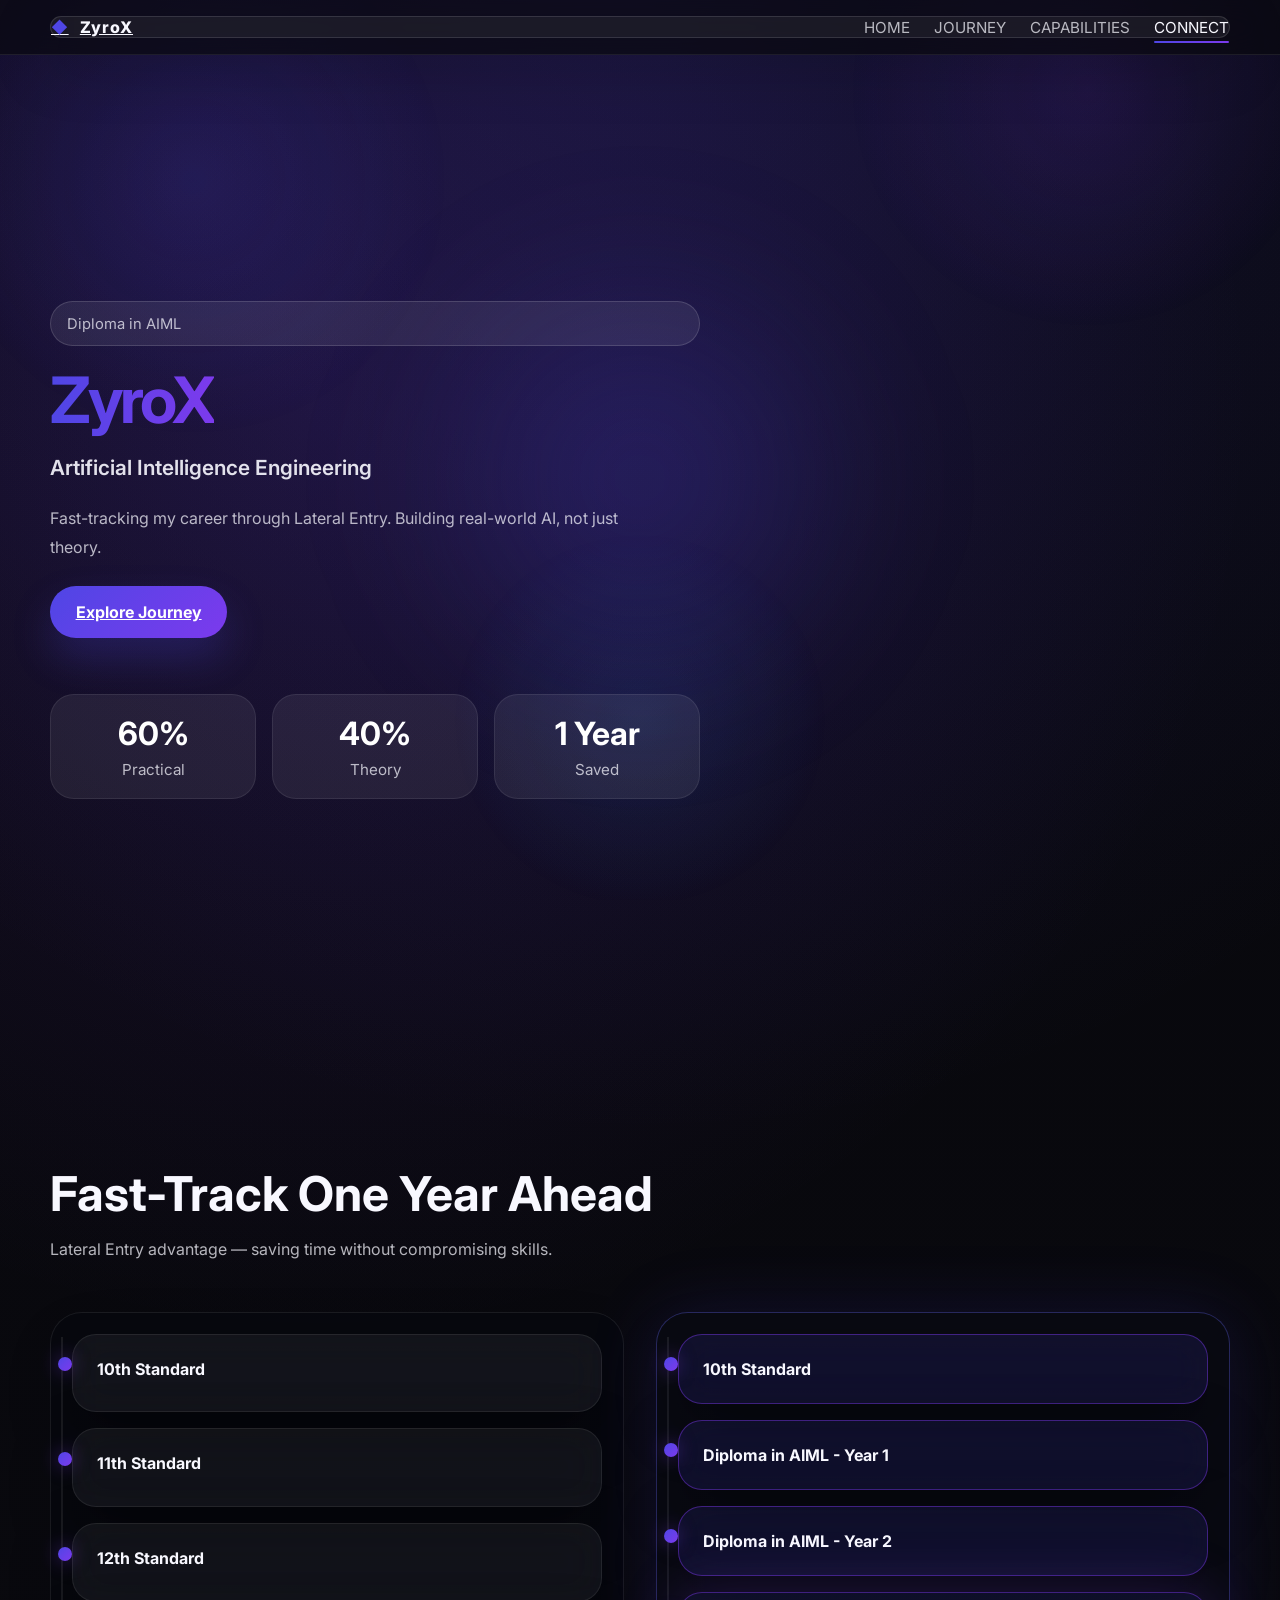
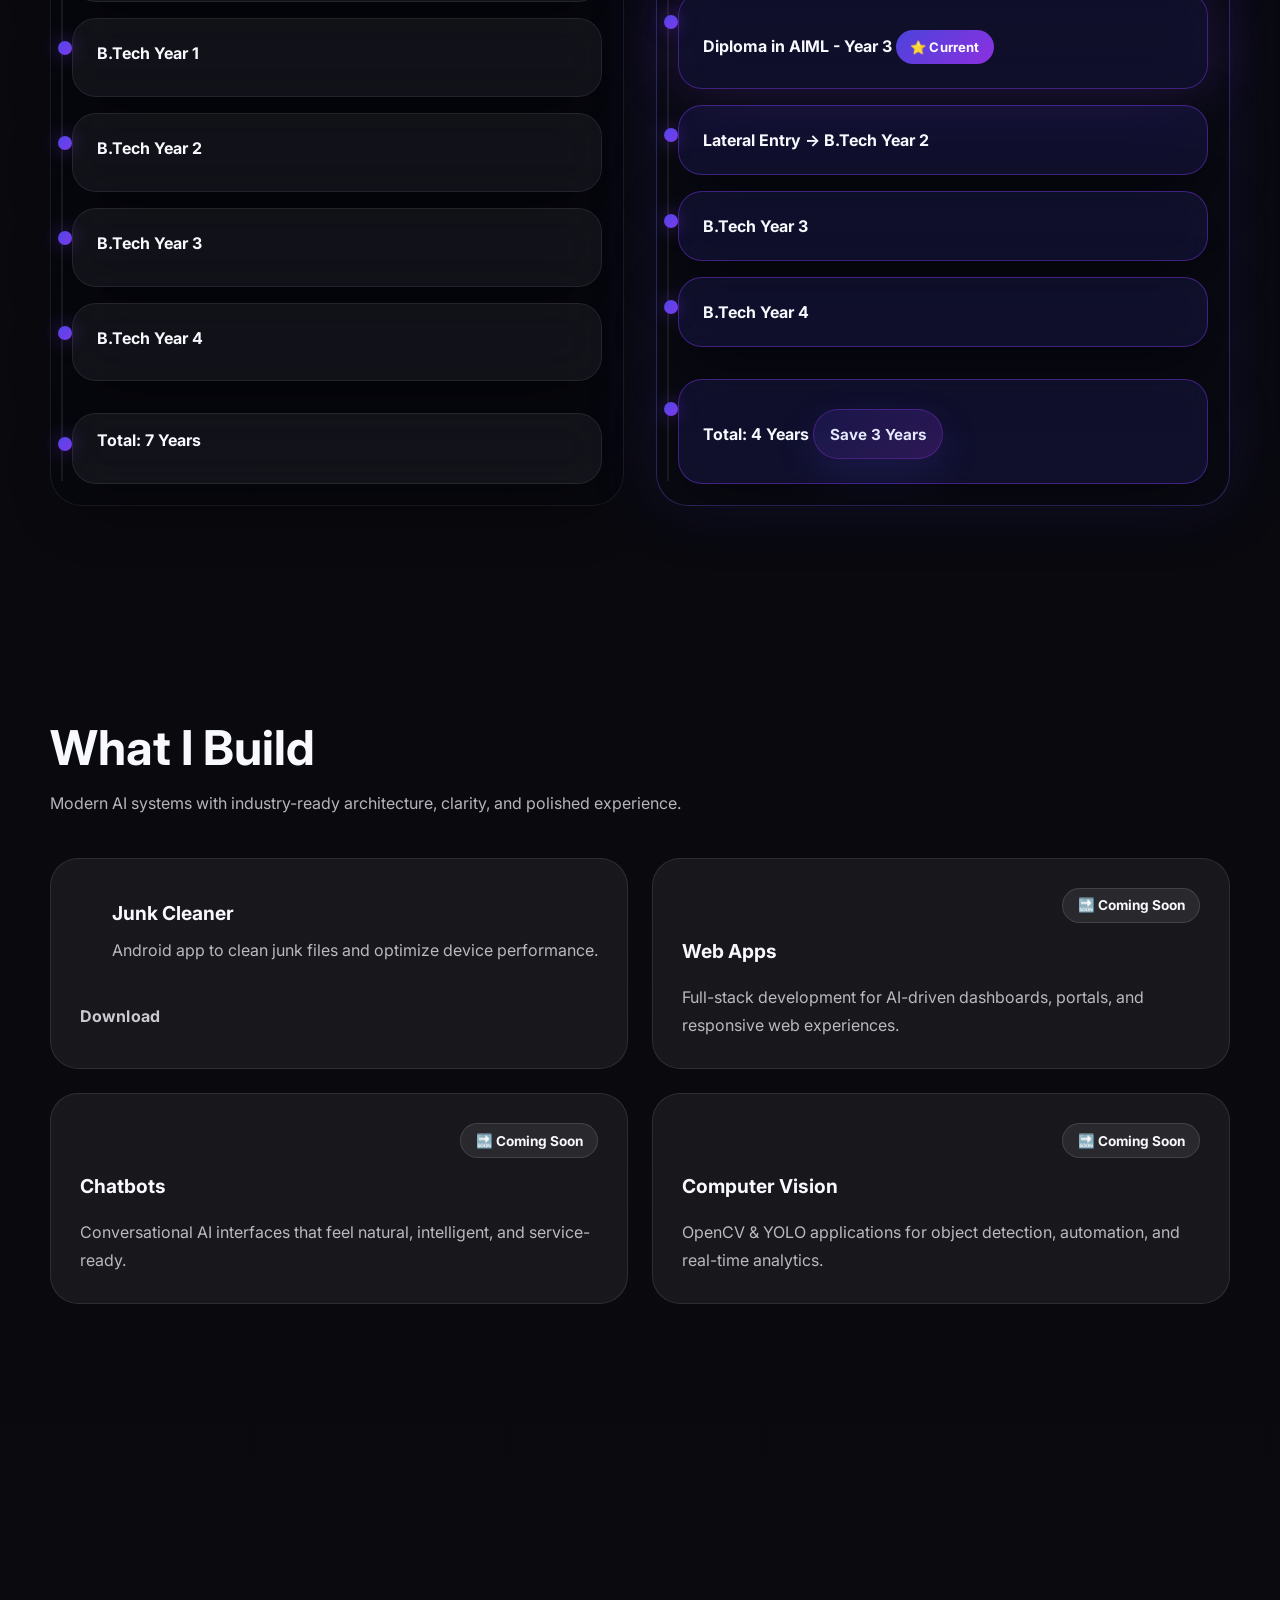
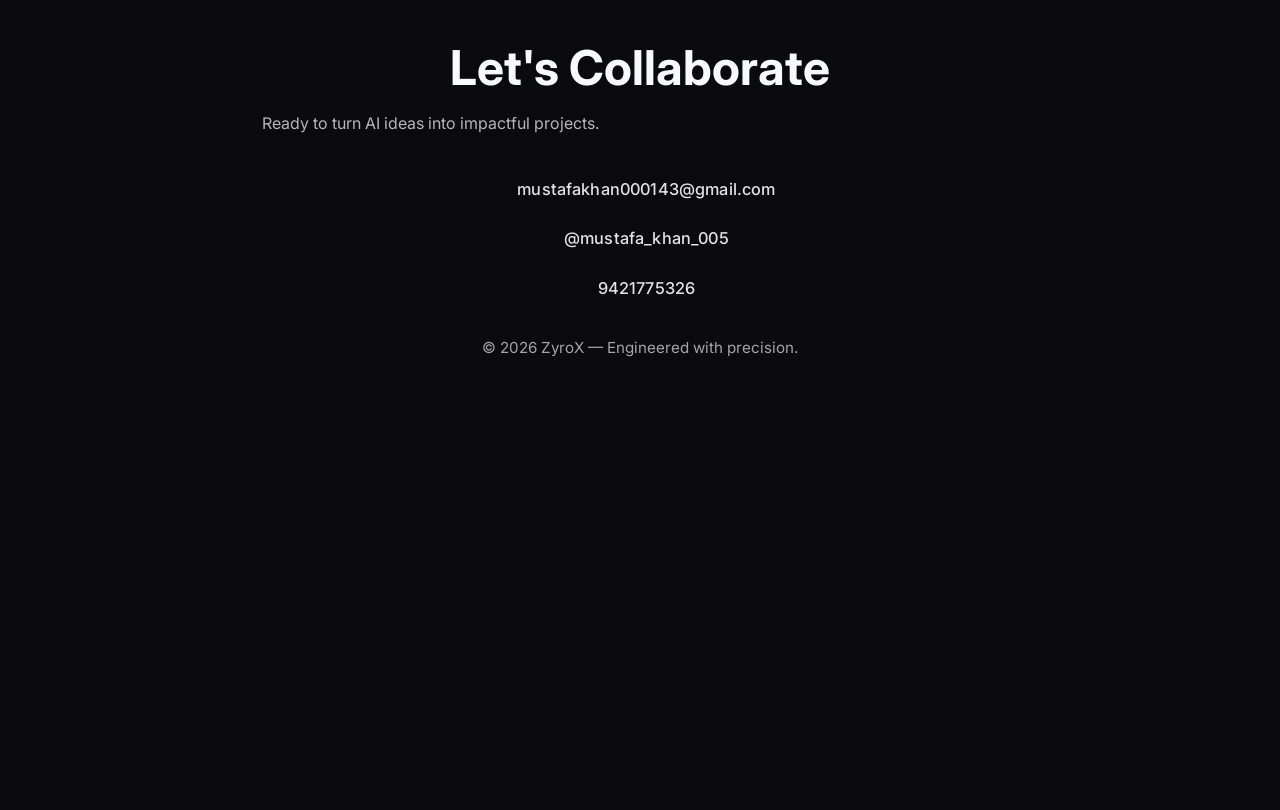
==== commit cf58b789: "Redesign connect section: remove download button, add contact cards" ====
--- a/index.html
+++ b/index.html
@@ -195,39 +195,28 @@
 
   ﻿<section id="connect-section" class="section hide">
   <div class="container section-content">
-    <div class="section-header">
+    <div class="section-header connect-header">
       <h2 class="section-title">Let's Collaborate</h2>
       <p class="section-subtitle">Ready to turn AI ideas into impactful projects.</p>
     </div>
-    <div class="contact-grid">
-      <article class="contact-card glass">
-        <div class="contact-icon">
-          <i class="fa-solid fa-envelope"></i>
-        </div>
-        <div class="contact-content">
-          <h3>Email</h3>
-          <a href="mailto:mustafakhan000143@gmail.com" target="_blank" rel="noopener noreferrer">mustafakhan000143@gmail.com</a>
-        </div>
-      </article>
-      <article class="contact-card glass">
-        <div class="contact-icon">
-          <i class="fa-brands fa-instagram"></i>
-        </div>
-        <div class="contact-content">
-          <h3>Instagram</h3>
-          <a href="https://www.instagram.com/invites/contact/?utm_source=ig_contact_invite&utm_medium=copy_link&utm_content=oskchuo" target="_blank" rel="noopener noreferrer">@mustafa_khan_005</a>
-        </div>
-      </article>
-      <article class="contact-card glass">
-        <div class="contact-icon">
-          <i class="fa-brands fa-whatsapp"></i>
-        </div>
-        <div class="contact-content">
-          <h3>WhatsApp</h3>
-          <a href="https://wa.me/919421775326" target="_blank" rel="noopener noreferrer">9421775326</a>
-        </div>
-      </article>
-    </div>
+
+    <div class="connect-links" aria-label="Contact options">
+      <a class="connect-line" href="mailto:mustafakhan000143@gmail.com">
+        <i class="contact-icon fa-regular fa-envelope" aria-hidden="true"></i>
+        <span>mustafakhan000143@gmail.com</span>
+      </a>
+
+      <a class="connect-line" href="https://www.instagram.com/mustafa_khan_005/">
+        <i class="contact-icon fa-brands fa-instagram" aria-hidden="true"></i>
+        <span>@mustafa_khan_005</span>
+      </a>
+
+      <a class="connect-line" href="https://wa.me/919421775326">
+        <i class="contact-icon fa-brands fa-whatsapp" aria-hidden="true"></i>
+        <span>9421775326</span>
+      </a>
+    </div>
+
     <p class="footer">© 2026 ZyroX — Engineered with precision.</p>
   </div>
 </section>
--- a/style.css
+++ b/style.css
@@ -795,6 +795,65 @@
   line-height: 1.6;
 }
 
+.connect-header {
+  text-align: center;
+}
+
+.connect-links {
+  display: grid;
+  justify-items: center;
+  gap: 0.95rem;
+  margin-top: 2.2rem;
+}
+
+.connect-line {
+  display: inline-flex;
+  align-items: center;
+  justify-content: center;
+  gap: 0.8rem;
+  color: rgba(248, 248, 255, 0.9);
+  text-decoration: none;
+  font-size: 1.02rem;
+  font-weight: 500;
+  line-height: 1.7;
+  letter-spacing: 0.01em;
+  padding: 0.2rem 0;
+  transition: color 0.25s ease, transform 0.25s ease, letter-spacing 0.25s ease;
+}
+
+.connect-line:hover,
+.connect-line:focus-visible {
+  color: #ffffff;
+  transform: translateY(-2px);
+  letter-spacing: 0.02em;
+}
+
+.connect-line:hover .contact-icon,
+.connect-line:focus-visible .contact-icon {
+  opacity: 1;
+  color: #ffffff;
+  text-shadow: 0 0 20px rgba(255, 255, 255, 0.18);
+}
+
+.connect-line:focus-visible {
+  outline: none;
+}
+
+.contact-icon {
+  display: inline-flex;
+  align-items: center;
+  justify-content: center;
+  font-size: 1.08rem;
+  opacity: 0.74;
+  color: rgba(248, 248, 255, 0.82);
+  transition: opacity 0.25s ease, color 0.25s ease, text-shadow 0.25s ease, transform 0.25s ease;
+}
+
+.connect-line:hover .contact-icon,
+.connect-line:focus-visible .contact-icon {
+  transform: scale(1.06);
+}
+
 .footer {
   margin-top: 2rem;
   text-align: center;
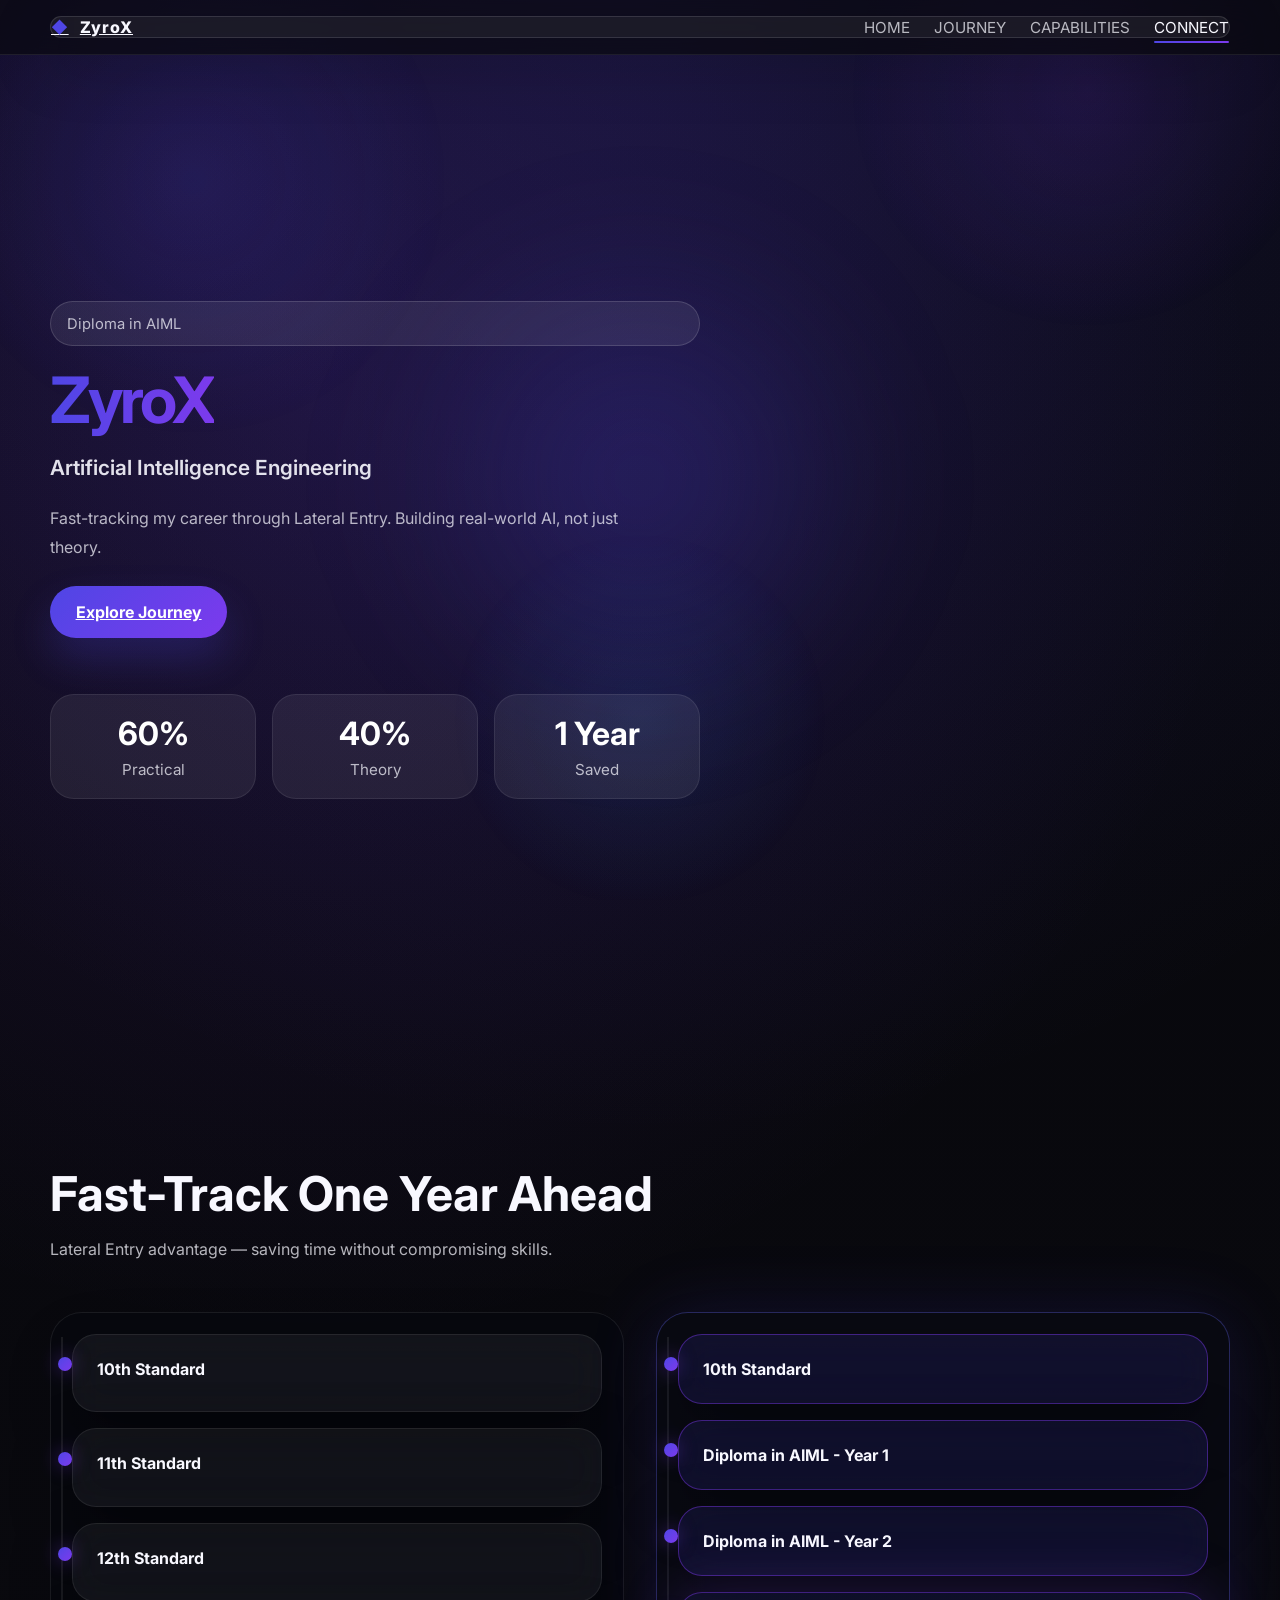
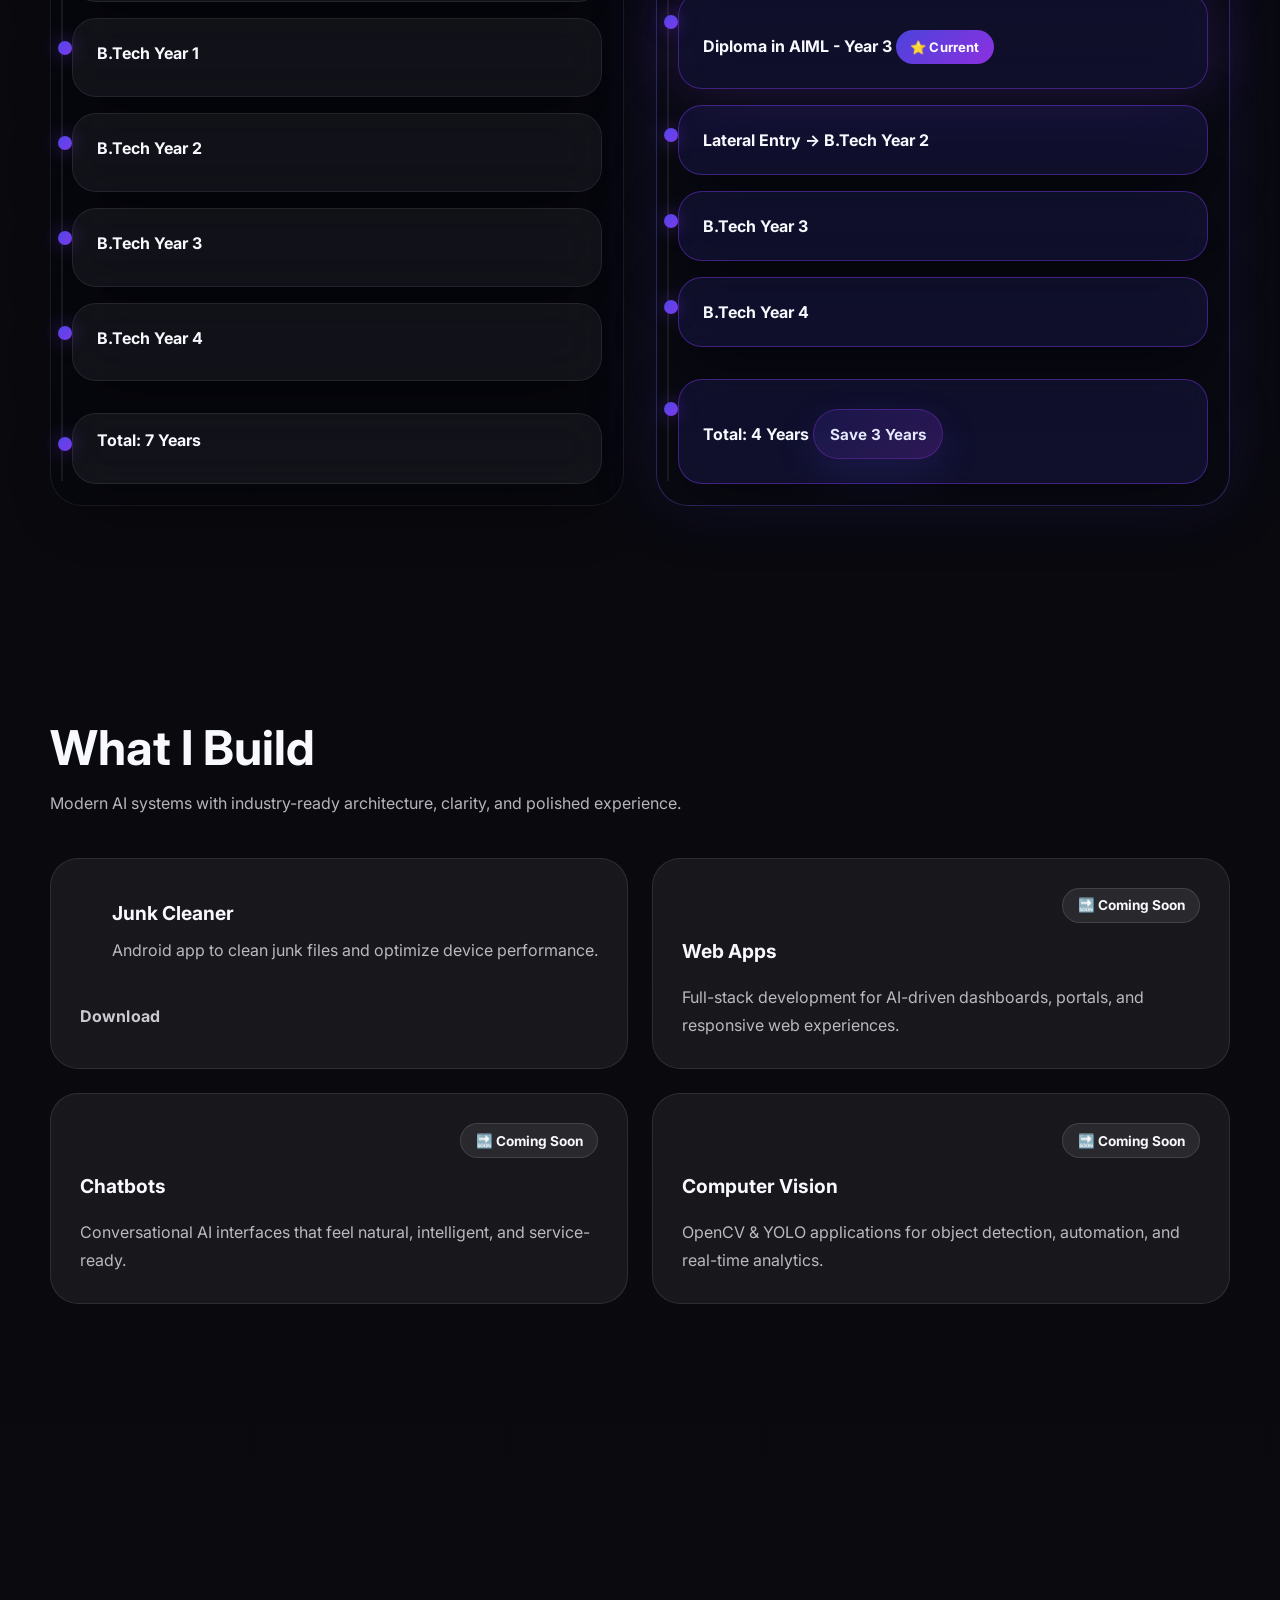
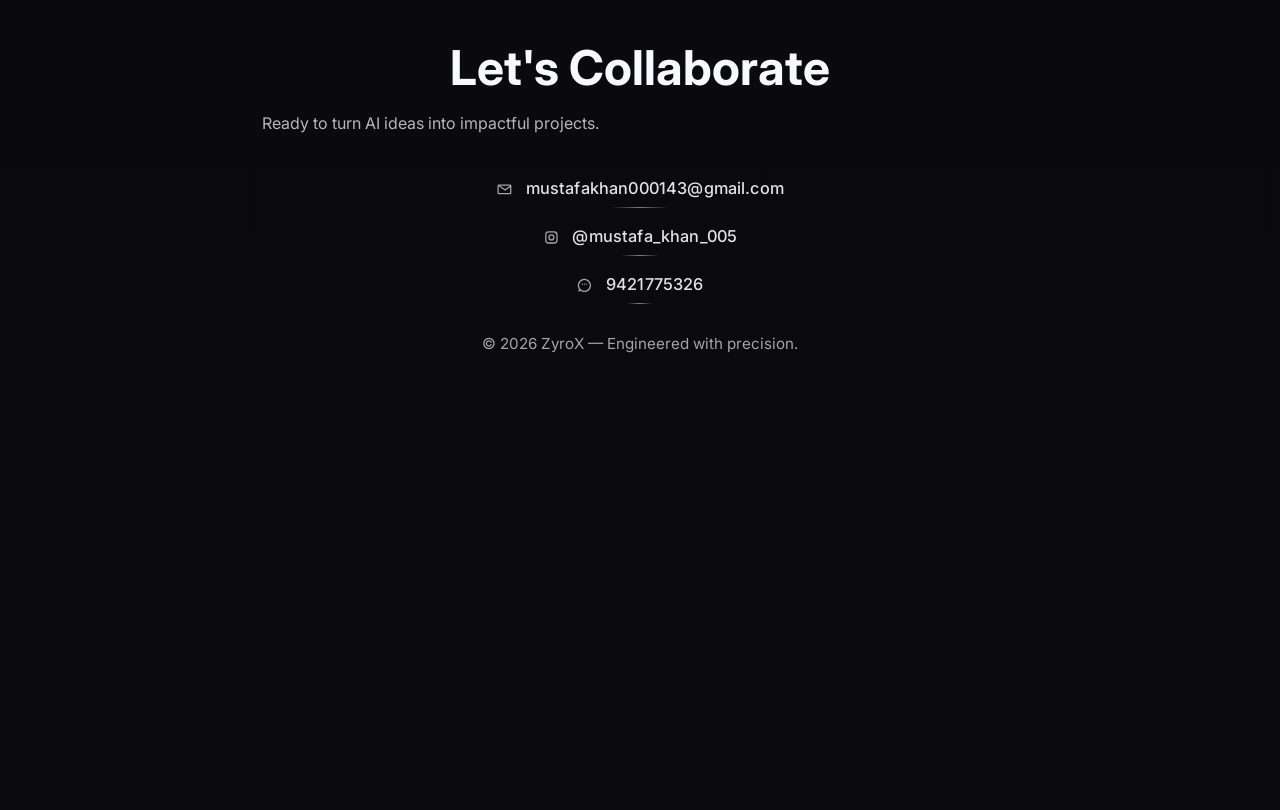
==== commit 211072e7: "Redesign connect section: remove download button, add contact cards" ====
--- a/index.html
+++ b/index.html
@@ -202,17 +202,35 @@
 
     <div class="connect-links" aria-label="Contact options">
       <a class="connect-line" href="mailto:mustafakhan000143@gmail.com">
-        <i class="contact-icon fa-regular fa-envelope" aria-hidden="true"></i>
+        <span class="contact-icon" aria-hidden="true">
+          <svg viewBox="0 0 24 24" fill="none" stroke="currentColor" stroke-width="1.8" stroke-linecap="round" stroke-linejoin="round">
+            <path d="M4 6h16a1 1 0 0 1 1 1v10a1 1 0 0 1-1 1H4a1 1 0 0 1-1-1V7a1 1 0 0 1 1-1z"></path>
+            <path d="m21 7-8 6-8-6"></path>
+          </svg>
+        </span>
         <span>mustafakhan000143@gmail.com</span>
       </a>
 
-      <a class="connect-line" href="https://www.instagram.com/mustafa_khan_005/">
-        <i class="contact-icon fa-brands fa-instagram" aria-hidden="true"></i>
+      <a class="connect-line" href="https://www.instagram.com/mustafa_khan_005/" target="_blank" rel="noopener noreferrer">
+        <span class="contact-icon" aria-hidden="true">
+          <svg viewBox="0 0 24 24" fill="none" stroke="currentColor" stroke-width="1.8" stroke-linecap="round" stroke-linejoin="round">
+            <rect x="4" y="4" width="16" height="16" rx="4"></rect>
+            <circle cx="12" cy="12" r="3.5"></circle>
+            <circle cx="17.2" cy="6.8" r="0.8" fill="currentColor" stroke="none"></circle>
+          </svg>
+        </span>
         <span>@mustafa_khan_005</span>
       </a>
 
-      <a class="connect-line" href="https://wa.me/919421775326">
-        <i class="contact-icon fa-brands fa-whatsapp" aria-hidden="true"></i>
+      <a class="connect-line" href="https://wa.me/919421775326" target="_blank" rel="noopener noreferrer">
+        <span class="contact-icon" aria-hidden="true">
+          <svg viewBox="0 0 24 24" fill="none" stroke="currentColor" stroke-width="1.8" stroke-linecap="round" stroke-linejoin="round">
+            <path d="M6.5 18.5 4 20l1.5-2.5A8.5 8.5 0 1 1 6.5 18.5z"></path>
+            <path d="M9.2 10.2h.01"></path>
+            <path d="M12 10.2h.01"></path>
+            <path d="M14.8 10.2h.01"></path>
+          </svg>
+        </span>
         <span>9421775326</span>
       </a>
     </div>
--- a/style.css
+++ b/style.css
@@ -809,7 +809,7 @@
 .connect-line {
   display: inline-flex;
   align-items: center;
-  justify-content: center;
+  justify-content: flex-start;
   gap: 0.8rem;
   color: rgba(248, 248, 255, 0.9);
   text-decoration: none;
@@ -817,8 +817,24 @@
   font-weight: 500;
   line-height: 1.7;
   letter-spacing: 0.01em;
-  padding: 0.2rem 0;
+  padding: 0.16rem 0;
   transition: color 0.25s ease, transform 0.25s ease, letter-spacing 0.25s ease;
+  position: relative;
+  min-width: 0;
+}
+
+.connect-line::after {
+  content: '';
+  position: absolute;
+  left: 0;
+  bottom: -2px;
+  width: 100%;
+  height: 1px;
+  background: linear-gradient(90deg, transparent, rgba(255,255,255,0.8), transparent);
+  transform: scaleX(0.2);
+  transform-origin: center;
+  transition: transform 0.25s ease;
+  opacity: 0.6;
 }
 
 .connect-line:hover,
@@ -828,11 +844,16 @@
   letter-spacing: 0.02em;
 }
 
+.connect-line:hover::after,
+.connect-line:focus-visible::after {
+  transform: scaleX(1);
+}
+
 .connect-line:hover .contact-icon,
 .connect-line:focus-visible .contact-icon {
   opacity: 1;
   color: #ffffff;
-  text-shadow: 0 0 20px rgba(255, 255, 255, 0.18);
+  text-shadow: 0 0 20px rgba(255, 255, 255, 0.16);
 }
 
 .connect-line:focus-visible {
@@ -843,15 +864,22 @@
   display: inline-flex;
   align-items: center;
   justify-content: center;
-  font-size: 1.08rem;
-  opacity: 0.74;
-  color: rgba(248, 248, 255, 0.82);
+  width: 1.05rem;
+  height: 1.05rem;
+  opacity: 0.78;
+  color: rgba(248, 248, 255, 0.84);
   transition: opacity 0.25s ease, color 0.25s ease, text-shadow 0.25s ease, transform 0.25s ease;
+}
+
+.contact-icon svg {
+  width: 100%;
+  height: 100%;
+  display: block;
 }
 
 .connect-line:hover .contact-icon,
 .connect-line:focus-visible .contact-icon {
-  transform: scale(1.06);
+  transform: scale(1.07);
 }
 
 .footer {
